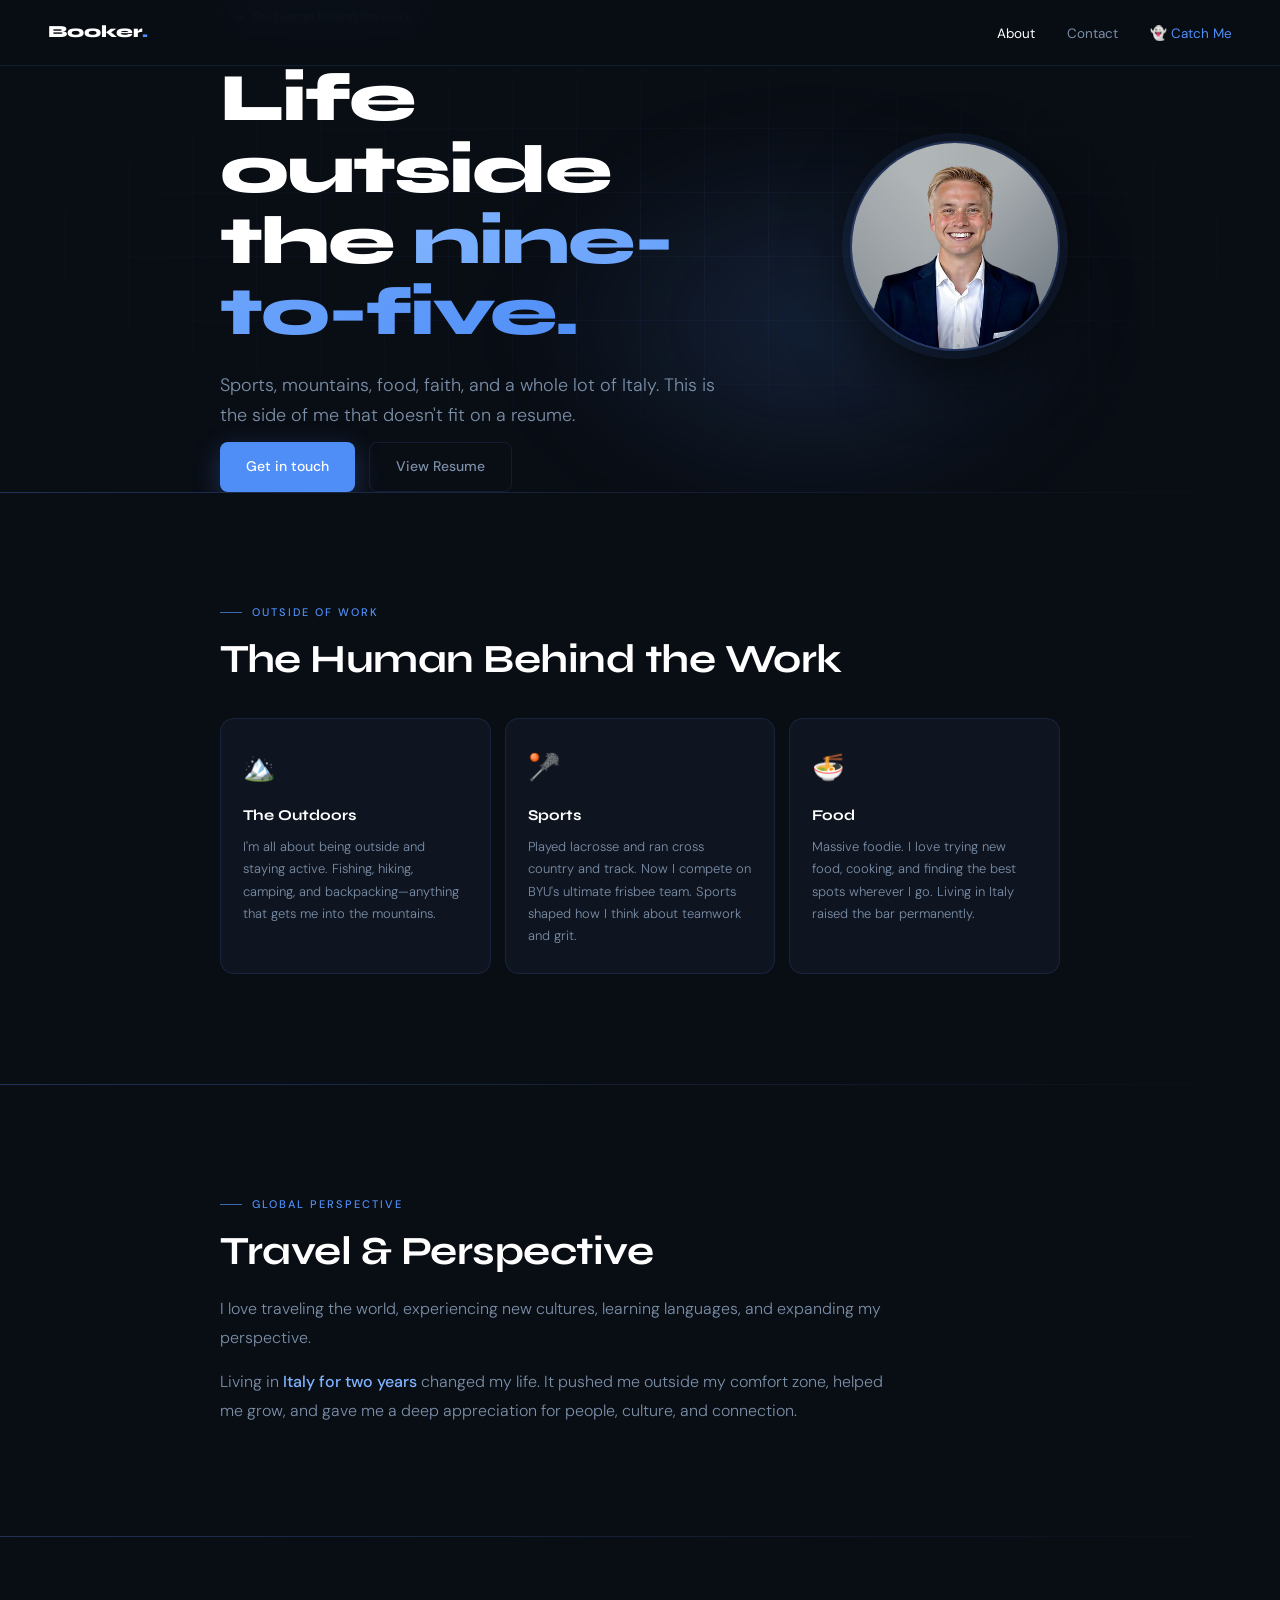
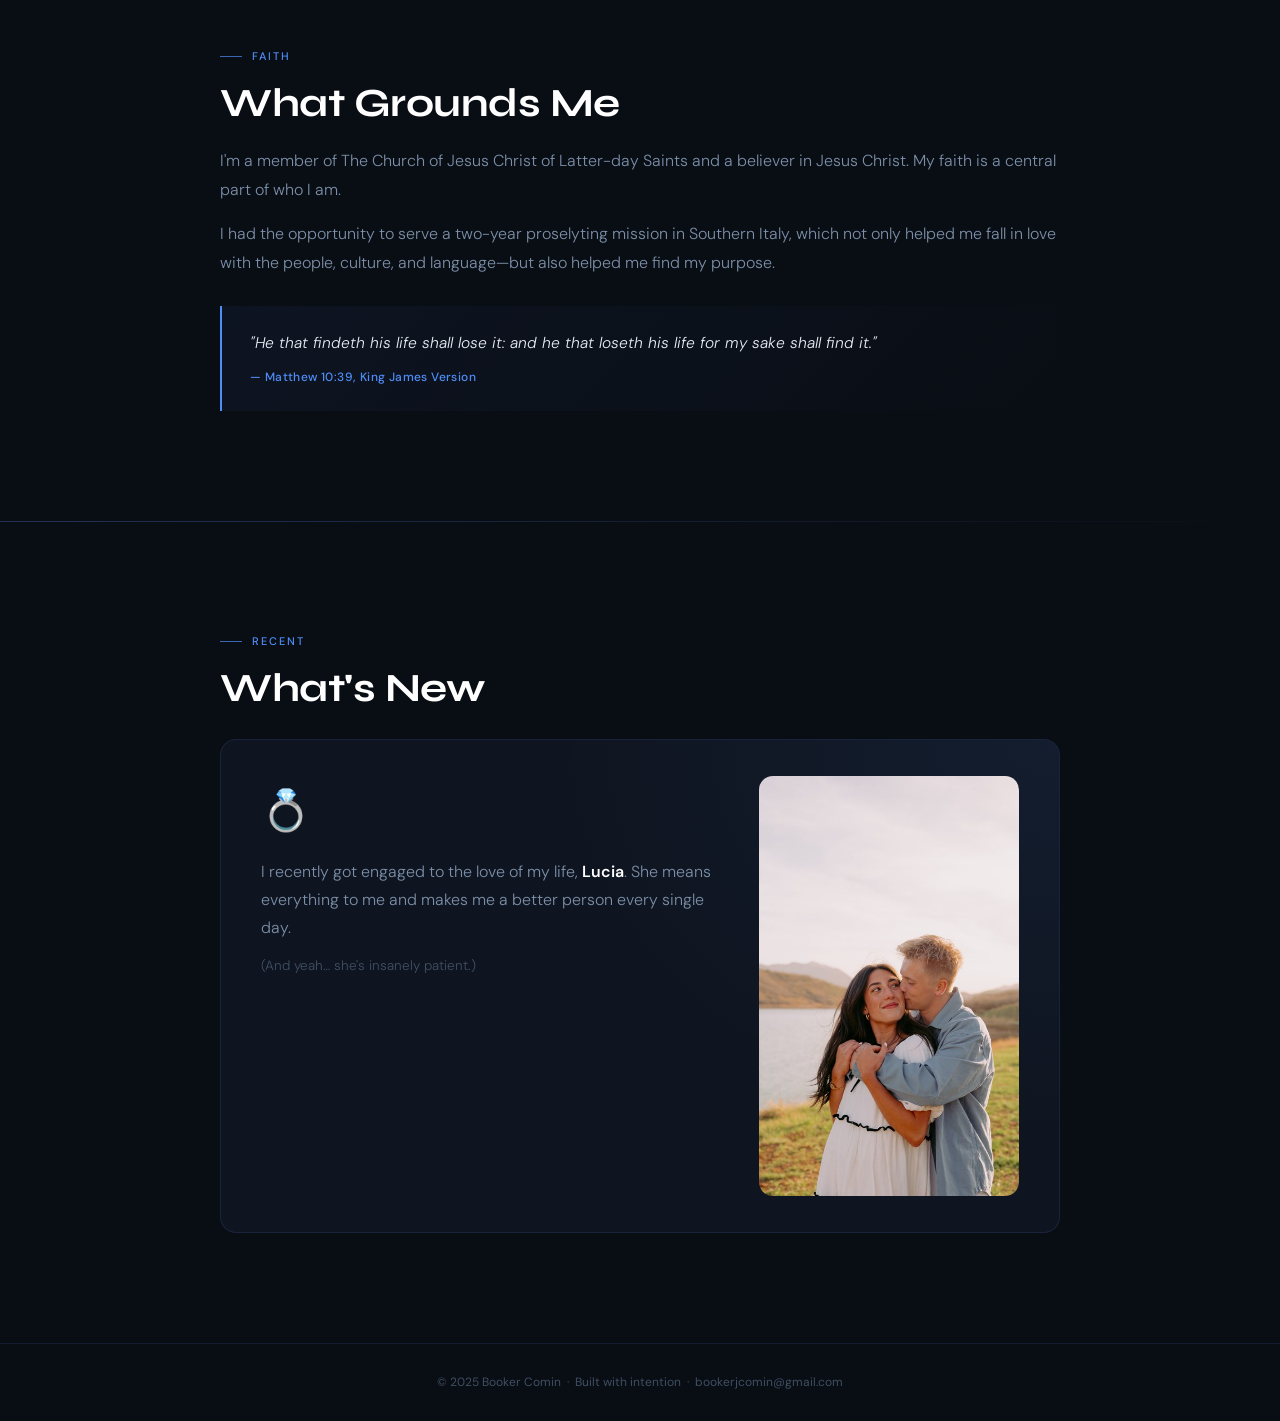
==== about.html @ c7e13366 "Update about.html updated the styling code so that it actually works" ====
<!DOCTYPE html>
<html lang="en">
<head>
<meta charset="UTF-8" />
<meta name="viewport" content="width=device-width, initial-scale=1.0" />
<title>About — Booker Comin</title>
<link rel="preconnect" href="https://fonts.googleapis.com" />
<link rel="preconnect" href="https://fonts.gstatic.com" crossorigin />
<link rel="stylesheet" href="style.css" />
</head>
<body>

<nav>
  <a href="index.html" class="nav-logo">Booker<span>.</span></a>
  <ul class="nav-links">
    <li><a href="about.html" class="active">About</a></li>
    <li><a href="contact.html">Contact</a></li>
    <li><a href="game.html" class="game-link">👻 Catch Me</a></li>
  </ul>
</nav>

<!-- HERO MINI — just photo + name, no work copy -->
<section id="hero" style="min-height:50vh;">
  <div class="hero-inner">
    <div class="hero-content">
      <div class="hero-badge reveal"><span class="dot"></span>The human behind the work</div>
      <h1 class="hero-headline reveal d1">Life outside<br/>the <span class="accent">nine-to-five.</span></h1>
      <p class="hero-sub reveal d2">Sports, mountains, food, faith, and a whole lot of Italy. This is the side of me that doesn't fit on a resume.</p>
      <div class="hero-cta reveal d3">
        <a href="contact.html" class="btn btn-primary">Get in touch</a>
        <a href="index.html" class="btn btn-ghost">View Resume</a>
      </div>
    </div>
    <div class="hero-photo reveal d2">
      <img src="[data-uri]" alt="Booker Comin" />
    </div>
  </div>
</section>

<div class="divider"></div>

<!-- PERSONAL -->
<section id="personal">
  <div class="container">
    <div class="label reveal">Outside of Work</div>
    <h2 class="section-title reveal d1">The Human Behind the Work</h2>
    <div class="personal-grid">
      <div class="personal-card reveal d1"><span class="emoji">🏔️</span><h3>The Outdoors</h3><p>I'm all about being outside and staying active. Fishing, hiking, camping, and backpacking—anything that gets me into the mountains.</p></div>
      <div class="personal-card reveal d2"><span class="emoji">🥍</span><h3>Sports</h3><p>Played lacrosse and ran cross country and track. Now I compete on BYU's ultimate frisbee team. Sports shaped how I think about teamwork and grit.</p></div>
      <div class="personal-card reveal d3"><span class="emoji">🍜</span><h3>Food</h3><p>Massive foodie. I love trying new food, cooking, and finding the best spots wherever I go. Living in Italy raised the bar permanently.</p></div>
    </div>
  </div>
</section>

<div class="divider"></div>

<!-- TRAVEL -->
<section id="travel">
  <div class="container">
    <div class="label reveal">Global Perspective</div>
    <h2 class="section-title reveal d1">Travel &amp; Perspective</h2>
    <div class="travel-text reveal d2">
      <p>I love traveling the world, experiencing new cultures, learning languages, and expanding my perspective.</p>
      <p>Living in <span class="hi">Italy for two years</span> changed my life. It pushed me outside my comfort zone, helped me grow, and gave me a deep appreciation for people, culture, and connection.</p>
    </div>
  </div>
</section>

<div class="divider"></div>

<!-- FAITH -->
<section id="faith">
  <div class="container">
    <div class="label reveal">Faith</div>
    <h2 class="section-title reveal d1">What Grounds Me</h2>
    <div class="faith-text reveal d2">
      <p>I'm a member of The Church of Jesus Christ of Latter-day Saints and a believer in Jesus Christ. My faith is a central part of who I am.</p>
      <p>I had the opportunity to serve a two-year proselyting mission in Southern Italy, which not only helped me fall in love with the people, culture, and language—but also helped me find my purpose.</p>
    </div>
    <div class="scripture-block reveal d3">
      <blockquote>"He that findeth his life shall lose it: and he that loseth his life for my sake shall find it."</blockquote>
      <cite>— Matthew 10:39, King James Version</cite>
    </div>
  </div>
</section>

<div class="divider"></div>

<!-- RECENT -->
<section id="recent">
  <div class="container">
    <div class="label reveal">Recent</div>
    <h2 class="section-title reveal d1">What's New</h2>
    <div class="recent-card reveal d2">
      <div class="recent-text">
        <span class="big-emoji">💍</span>
        <p>I recently got engaged to the love of my life, <strong>Lucia</strong>. She means everything to me and makes me a better person every single day.</p>
        <p style="margin-top:12px;font-size:13.5px;color:var(--text-dim)">(And yeah… she's insanely patient.)</p>
      </div>
      <div class="couple-photo">
        <img src="[data-uri]" alt="Booker and Lucia" />
      </div>
    </div>
  </div>
</section>

<footer>
  <p>© 2025 Booker Comin &nbsp;·&nbsp; Built with intention &nbsp;·&nbsp; <a href="mailto:bookerjcomin@gmail.com">bookerjcomin@gmail.com</a></p>
</footer>

<script>
  const observer = new IntersectionObserver((entries) => {
    entries.forEach(e => { if (e.isIntersecting) e.target.classList.add('visible'); });
  }, { threshold: 0.08, rootMargin: '0px 0px -20px 0px' });
  document.querySelectorAll('.reveal').forEach(el => observer.observe(el));
  setTimeout(() => {
    document.querySelectorAll('#hero .reveal').forEach((el, i) => {
      setTimeout(() => el.classList.add('visible'), 100 + i * 100);
    });
  }, 50);
</script>
</body>
</html>
---- style.css ----
/* ============================================================
   Booker Comin — Shared Stylesheet
   Used by: index.html, about.html, contact.html
   ============================================================ */

/* ── FONTS ── */
@import url('https://fonts.googleapis.com/css2?family=Syne:wght@400;600;700;800&family=DM+Sans:opsz,wght@9..40,300;9..40,400;9..40,500&display=swap');

/* ── TOKENS ── */
:root {
  --bg:           #090d14;
  --surface:      #0f1520;
  --surface-2:    #141c2b;
  --border:       rgba(99,140,255,0.12);
  --border-bright:rgba(99,140,255,0.28);
  --blue:         #4f8ef7;
  --blue-bright:  #7fb3ff;
  --text:         #e8edf5;
  --text-muted:   #7b8fa8;
  --text-dim:     #3f4f63;
  --white:        #ffffff;
}

/* ── RESET ── */
*, *::before, *::after { box-sizing: border-box; margin: 0; padding: 0; }
html { scroll-behavior: smooth; }
body {
  background: var(--bg);
  color: var(--text);
  font-family: 'DM Sans', sans-serif;
  font-size: 16px;
  line-height: 1.7;
  overflow-x: hidden;
}

/* ── NAV ── */
nav {
  position: fixed; top: 0; left: 0; right: 0; z-index: 100;
  display: flex; align-items: center; justify-content: space-between;
  padding: 18px 48px;
  background: rgba(9,13,20,0.88);
  backdrop-filter: blur(20px);
  border-bottom: 1px solid var(--border);
}
.nav-logo {
  font-family: 'Syne', sans-serif; font-weight: 800; font-size: 17px;
  color: var(--white); text-decoration: none;
}
.nav-logo span { color: var(--blue); }
.nav-links { display: flex; gap: 32px; list-style: none; }
.nav-links a {
  font-size: 13.5px; color: var(--text-muted);
  text-decoration: none; transition: color 0.2s;
}
.nav-links a:hover,
.nav-links a.active { color: var(--white); }
/* game link gets a fun accent */
.nav-links a.game-link { color: var(--blue); }
.nav-links a.game-link:hover { color: var(--blue-bright); }

/* ── LAYOUT ── */
section { padding: 110px 0; }
.container { max-width: 920px; margin: 0 auto; padding: 0 40px; }
.divider { height: 1px; background: linear-gradient(90deg, var(--border-bright), transparent); }

/* ── REVEAL ANIMATION ── */
.reveal {
  opacity: 0; transform: translateY(22px);
  transition: opacity 0.7s cubic-bezier(0.16,1,0.3,1), transform 0.7s cubic-bezier(0.16,1,0.3,1);
}
.reveal.visible { opacity: 1; transform: none; }
.d1 { transition-delay: 0.1s; }
.d2 { transition-delay: 0.2s; }
.d3 { transition-delay: 0.3s; }
.d4 { transition-delay: 0.4s; }

/* ── SECTION LABELS ── */
.label {
  font-size: 11px; font-weight: 500; letter-spacing: 2px;
  text-transform: uppercase; color: var(--blue);
  margin-bottom: 14px; display: flex; align-items: center; gap: 10px;
}
.label::before {
  content: ''; display: block; width: 22px; height: 1px;
  background: var(--blue); opacity: 0.7;
}
.section-title {
  font-family: 'Syne', sans-serif;
  font-size: clamp(26px,4vw,40px);
  font-weight: 700; color: var(--white);
  line-height: 1.15; letter-spacing: -0.5px; margin-bottom: 20px;
}

/* ── HERO ── */
#hero {
  min-height: 100vh; display: flex; align-items: center;
  padding: 0; position: relative; overflow: hidden;
}
#hero::before {
  content: ''; position: absolute; inset: 0;
  background-image:
    linear-gradient(rgba(79,142,247,0.05) 1px, transparent 1px),
    linear-gradient(90deg, rgba(79,142,247,0.05) 1px, transparent 1px);
  background-size: 64px 64px;
  mask-image: radial-gradient(ellipse 80% 60% at 50% 50%, black 20%, transparent 80%);
}
#hero::after {
  content: ''; position: absolute; top: 25%; left: 40%;
  width: 600px; height: 400px;
  background: radial-gradient(ellipse, rgba(79,142,247,0.16) 0%, transparent 70%);
  filter: blur(40px); pointer-events: none;
}
.hero-inner {
  position: relative; z-index: 1;
  max-width: 920px; margin: 0 auto; padding: 0 40px;
  display: flex; align-items: center; gap: 64px;
}
.hero-content { flex: 1; }
.hero-photo {
  flex-shrink: 0; width: 210px; height: 210px;
  border-radius: 50%; overflow: hidden;
  border: 2px solid var(--border-bright);
  box-shadow: 0 0 0 8px rgba(79,142,247,0.08), 0 24px 64px rgba(0,0,0,0.6);
}
.hero-photo img { width: 100%; height: 100%; object-fit: cover; object-position: center top; display: block; }
.hero-badge {
  display: inline-flex; align-items: center; gap: 8px;
  background: rgba(79,142,247,0.1);
  border: 1px solid rgba(79,142,247,0.25);
  border-radius: 999px; padding: 6px 16px;
  font-size: 12.5px; color: var(--blue-bright); margin-bottom: 28px; font-weight: 500;
}
.hero-badge .dot {
  width: 6px; height: 6px; background: var(--blue); border-radius: 50%;
  animation: pulse 2s infinite;
}
@keyframes pulse { 0%,100%{opacity:1;transform:scale(1)} 50%{opacity:0.5;transform:scale(0.85)} }
.hero-headline {
  font-family: 'Syne', sans-serif;
  font-size: clamp(34px,5.5vw,68px);
  font-weight: 800; line-height: 1.05;
  letter-spacing: -2px; color: var(--white); margin-bottom: 22px;
}
.hero-headline .accent {
  background: linear-gradient(135deg, var(--blue-bright), var(--blue));
  -webkit-background-clip: text; -webkit-text-fill-color: transparent; background-clip: text;
}
.hero-sub {
  font-size: clamp(15px,1.8vw,18px); color: var(--text-muted);
  max-width: 520px; line-height: 1.65; margin-bottom: 12px; font-weight: 300;
}
.hero-meta { font-size: 13px; color: var(--text-dim); margin-bottom: 40px; }
.hero-meta strong { color: var(--text-muted); font-weight: 500; }
.hero-cta { display: flex; gap: 14px; flex-wrap: wrap; }
.btn {
  display: inline-flex; align-items: center; gap: 8px;
  padding: 12px 26px; border-radius: 8px; font-size: 14px; font-weight: 500;
  text-decoration: none; transition: all 0.2s cubic-bezier(0.16,1,0.3,1);
  border: none; font-family: 'DM Sans', sans-serif; cursor: pointer;
}
.btn-primary {
  background: var(--blue); color: var(--white);
  box-shadow: 0 8px 28px rgba(79,142,247,0.3);
}
.btn-primary:hover {
  background: var(--blue-bright); transform: translateY(-2px);
  box-shadow: 0 12px 36px rgba(79,142,247,0.45);
}
.btn-ghost {
  background: transparent; color: var(--text-muted);
  border: 1px solid var(--border);
}
.btn-ghost:hover {
  color: var(--white); border-color: var(--border-bright);
  background: rgba(79,142,247,0.06); transform: translateY(-2px);
}
.scroll-hint {
  position: absolute; bottom: 36px; left: 50%; transform: translateX(-50%);
  display: flex; flex-direction: column; align-items: center; gap: 8px;
  color: var(--text-dim); font-size: 10.5px; letter-spacing: 1.5px; text-transform: uppercase;
}
.scroll-hint .line {
  width: 1px; height: 36px;
  background: linear-gradient(to bottom, var(--text-dim), transparent);
  animation: scrollLine 2s infinite;
}
@keyframes scrollLine {
  0%{opacity:0;transform:scaleY(0) translateY(-8px)}
  30%{opacity:1}
  100%{opacity:0;transform:scaleY(1) translateY(8px)}
}

/* ── ABOUT TEXT ── */
.about-text { color: var(--text-muted); font-size: 16px; line-height: 1.85; font-weight: 300; }
.about-text p + p { margin-top: 14px; }
.stat-row { display: flex; gap: 36px; margin-top: 40px; flex-wrap: wrap; }
.stat-num { font-family: 'Syne', sans-serif; font-size: 34px; font-weight: 800; color: var(--white); letter-spacing: -1px; line-height: 1; }
.stat-num span { color: var(--blue); }
.stat-label { font-size: 12px; color: var(--text-dim); margin-top: 5px; }

/* ── SKILLS ── */
.skills-grid { display: grid; grid-template-columns: repeat(auto-fit, minmax(220px,1fr)); gap: 14px; margin-top: 36px; }
.skill-card {
  background: var(--surface); border: 1px solid var(--border);
  border-radius: 12px; padding: 22px 24px;
  transition: all 0.25s cubic-bezier(0.16,1,0.3,1);
  position: relative; overflow: hidden;
}
.skill-card::before {
  content:''; position:absolute; top:0; left:0; right:0; height:2px;
  background:linear-gradient(90deg,var(--blue),transparent); opacity:0; transition:opacity 0.25s;
}
.skill-card:hover { border-color: var(--border-bright); background: var(--surface-2); transform: translateY(-3px); box-shadow: 0 14px 40px rgba(0,0,0,0.4); }
.skill-card:hover::before { opacity: 1; }
.skill-icon { font-size: 20px; margin-bottom: 12px; }
.skill-name { font-family: 'Syne', sans-serif; font-size: 14.5px; font-weight: 700; color: var(--white); }

/* ── EXPERIENCE ── */
.exp-list { margin-top: 36px; }
.exp-item { display: grid; grid-template-columns: 160px 1fr; gap: 28px; padding: 28px 0; border-bottom: 1px solid var(--border); }
.exp-item:first-child { padding-top: 0; }
.exp-item:last-child { border-bottom: none; }
.exp-company { font-size: 12px; font-weight: 500; color: var(--blue); letter-spacing: 0.5px; margin-bottom: 4px; }
.exp-role { font-family: 'Syne', sans-serif; font-size: 15px; font-weight: 700; color: var(--white); margin-bottom: 8px; }
.exp-desc { font-size: 14px; color: var(--text-muted); line-height: 1.7; font-weight: 300; }
.exp-tag { display: inline-flex; align-items: center; background: rgba(79,142,247,0.08); border: 1px solid rgba(79,142,247,0.18); color: var(--blue); font-size: 10.5px; padding: 3px 10px; border-radius: 999px; font-weight: 500; }

/* ── PERSONAL ── */
.personal-grid { display: grid; grid-template-columns: repeat(3,1fr); gap: 14px; margin-top: 36px; }
.personal-card { background: var(--surface); border: 1px solid var(--border); border-radius: 14px; padding: 26px 22px; transition: all 0.25s cubic-bezier(0.16,1,0.3,1); }
.personal-card:hover { border-color: var(--border-bright); transform: translateY(-4px); box-shadow: 0 20px 56px rgba(0,0,0,0.5); }
.personal-card .emoji { font-size: 26px; margin-bottom: 14px; display: block; }
.personal-card h3 { font-family: 'Syne', sans-serif; font-size: 15px; font-weight: 700; color: var(--white); margin-bottom: 8px; }
.personal-card p { font-size: 13px; color: var(--text-muted); line-height: 1.7; font-weight: 300; }

/* ── TRAVEL ── */
.travel-text { color: var(--text-muted); font-size: 16px; line-height: 1.85; font-weight: 300; max-width: 680px; }
.travel-text p + p { margin-top: 14px; }
.travel-text .hi { color: var(--blue-bright); font-weight: 500; }

/* ── FAITH ── */
.faith-text { color: var(--text-muted); font-size: 16px; line-height: 1.85; font-weight: 300; }
.faith-text p + p { margin-top: 14px; }
.scripture-block { margin-top: 28px; padding: 24px 28px; border-left: 2px solid var(--blue); background: linear-gradient(135deg, rgba(79,142,247,0.06), transparent); border-radius: 0 12px 12px 0; }
.scripture-block blockquote { font-size: 15.5px; font-style: italic; color: var(--text); line-height: 1.75; font-weight: 300; }
.scripture-block cite { display: block; margin-top: 10px; font-size: 12px; color: var(--blue); font-style: normal; font-weight: 500; letter-spacing: 0.4px; }

/* ── RECENT ── */
.recent-card { margin-top: 28px; padding: 36px 40px; background: var(--surface); border: 1px solid var(--border); border-radius: 16px; position: relative; overflow: hidden; display: flex; gap: 40px; align-items: flex-start; }
.recent-card::before { content:''; position:absolute; inset:0; background:radial-gradient(ellipse 60% 80% at 100% 0%, rgba(79,142,247,0.07), transparent); pointer-events:none; }
.recent-text { flex: 1; position: relative; z-index: 1; }
.recent-card .big-emoji { font-size: 40px; margin-bottom: 14px; display: block; }
.recent-card p { font-size: 16px; color: var(--text-muted); line-height: 1.75; font-weight: 300; }
.recent-card p strong { color: var(--white); font-weight: 600; }
.couple-photo { flex-shrink: 0; width: 260px; border-radius: 14px; overflow: hidden; position: relative; z-index: 1; }
.couple-photo img { width: 100%; height: 420px; object-fit: cover; object-position: center top; display: block; transition: transform 0.5s cubic-bezier(0.16,1,0.3,1); }
.couple-photo:hover img { transform: scale(1.04); }

/* ── CONTACT ── */
.contact-sub { font-size: 16px; color: var(--text-muted); margin-top: 14px; margin-bottom: 36px; font-weight: 300; }
.contact-btns { display: flex; gap: 12px; flex-wrap: wrap; }
.btn-contact {
  display: inline-flex; align-items: center; gap: 9px;
  padding: 12px 26px; border-radius: 10px; font-size: 14px; font-weight: 500;
  text-decoration: none; transition: all 0.25s cubic-bezier(0.16,1,0.3,1);
  font-family: 'DM Sans', sans-serif; border: 1px solid var(--border);
  color: var(--text-muted); background: var(--surface);
}
.btn-contact:hover { color: var(--white); border-color: var(--border-bright); background: var(--surface-2); transform: translateY(-3px); box-shadow: 0 12px 32px rgba(0,0,0,0.4); }
.btn-contact.primary { background: var(--blue); border-color: var(--blue); color: var(--white); box-shadow: 0 6px 24px rgba(79,142,247,0.3); }
.btn-contact.primary:hover { background: var(--blue-bright); border-color: var(--blue-bright); box-shadow: 0 12px 36px rgba(79,142,247,0.5); }

/* ── FOOTER ── */
footer { padding: 28px 40px; text-align: center; font-size: 12px; color: var(--text-dim); border-top: 1px solid var(--border); }
footer a { color: var(--text-dim); text-decoration: none; }
footer a:hover { color: var(--blue); }

/* ── RESPONSIVE ── */
@media (max-width: 768px) {
  nav { padding: 16px 24px; }
  .nav-links { display: none; }
  section { padding: 72px 0; }
  .container { padding: 0 22px; }
  .hero-inner { flex-direction: column-reverse; gap: 24px; padding: 90px 22px 40px; align-items: flex-start; }
  .hero-photo { width: 100px; height: 100px; }
  .hero-headline { letter-spacing: -1.5px; }
  .exp-item { grid-template-columns: 1fr; gap: 10px; }
  .personal-grid { grid-template-columns: 1fr; }
  .skills-grid { grid-template-columns: 1fr; }
  .recent-card { flex-direction: column; gap: 24px; padding: 26px 22px; }
  .couple-photo { width: 100%; }
  .couple-photo img { height: 240px; }
  .stat-row { gap: 22px; }
}
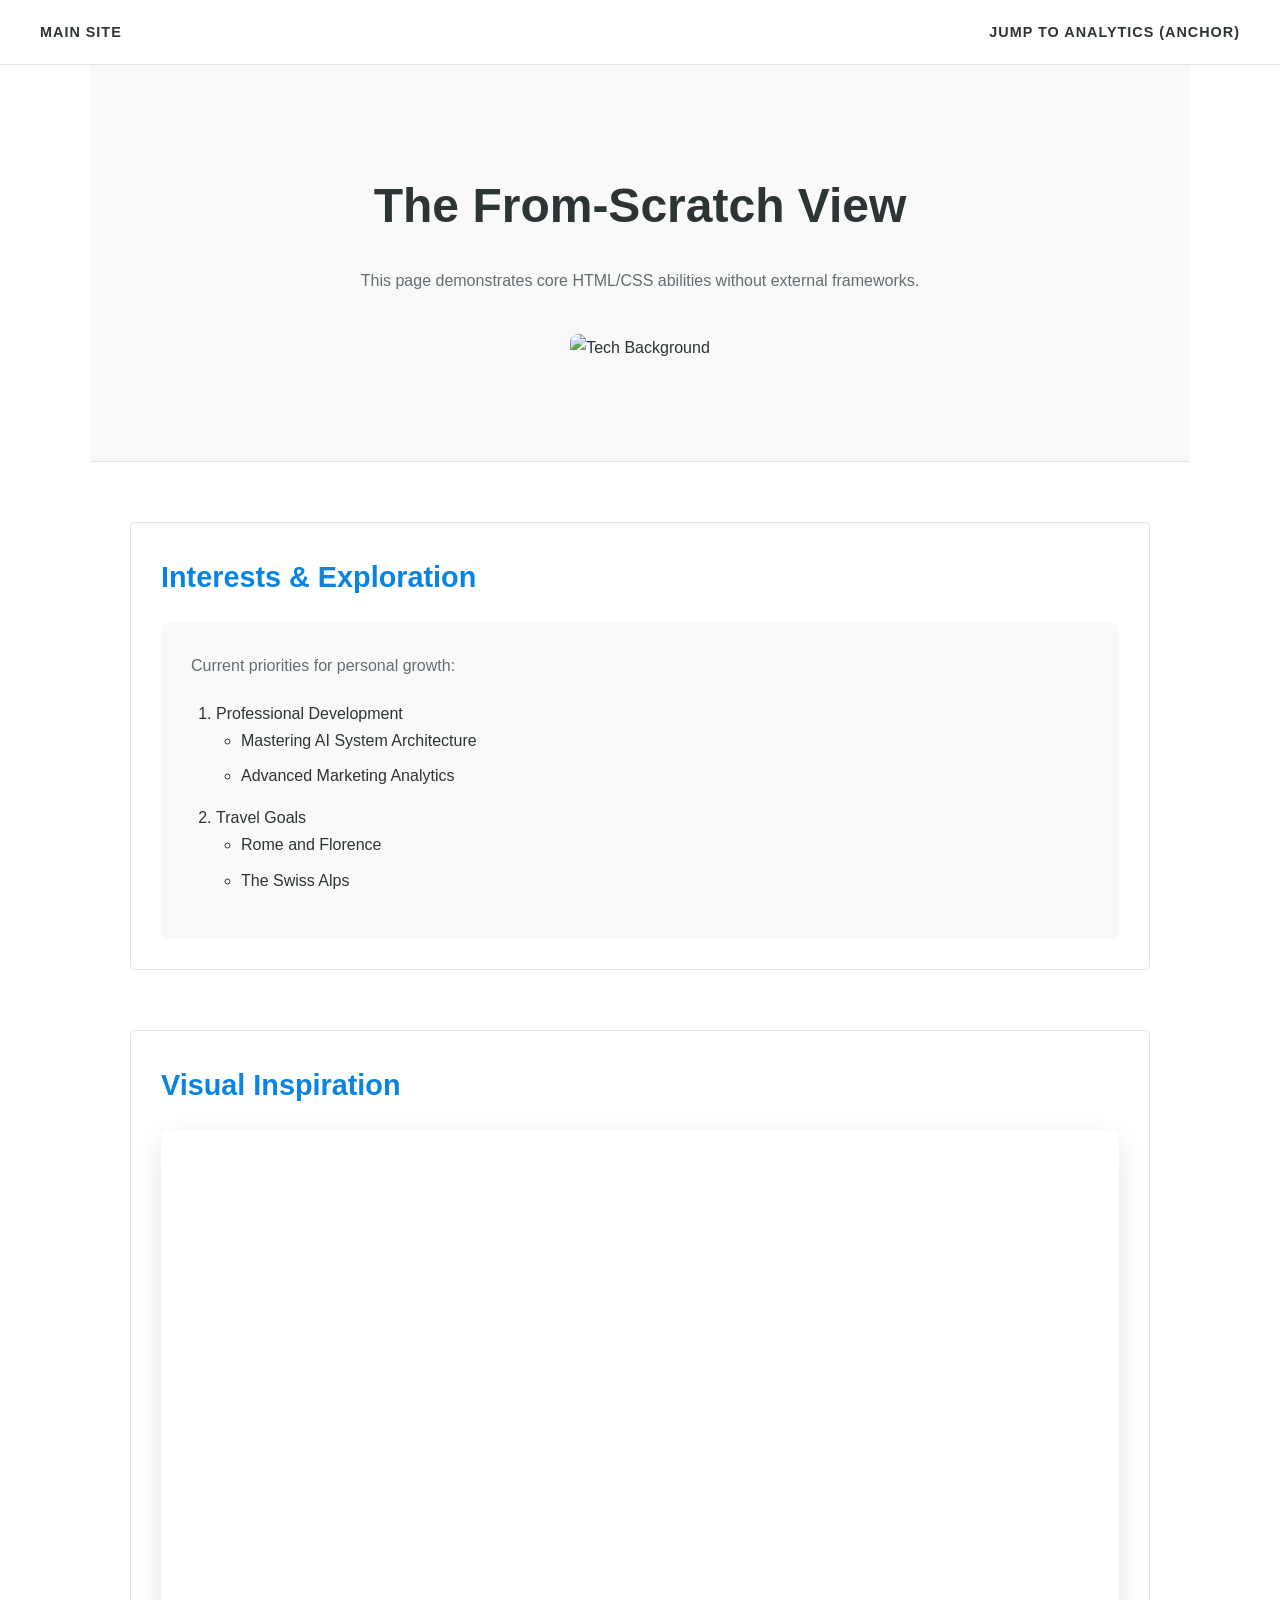
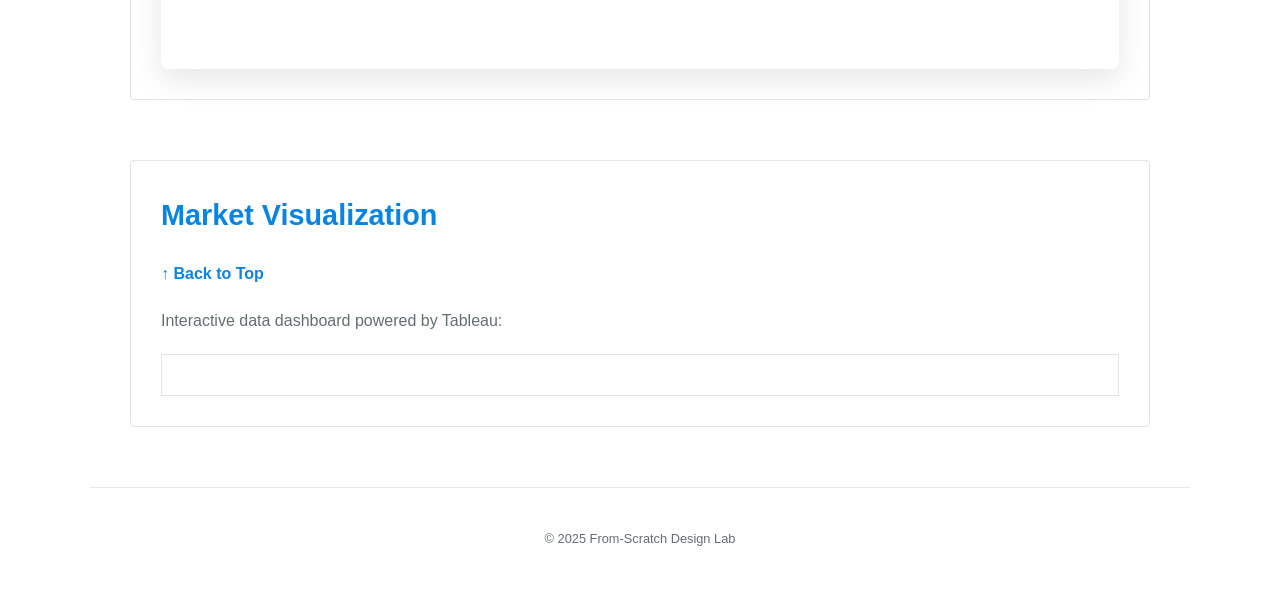
==== commit 1f1a8127: "Add files via upload" ====
--- a/about.html
+++ b/about.html
@@ -1,123 +1,222 @@
 <!DOCTYPE html>
 <html lang="en">
 <head>
-<meta charset="UTF-8" />
-<meta name="viewport" content="width=device-width, initial-scale=1.0" />
-<title>About — Booker Comin</title>
-<link rel="preconnect" href="https://fonts.googleapis.com" />
-<link rel="preconnect" href="https://fonts.gstatic.com" crossorigin />
-<link rel="stylesheet" href="style.css" />
+    <meta charset="UTF-8">
+    <meta name="viewport" content="width=device-width, initial-scale=1.0">
+    <title>About | Booker Comin</title>
+    <!-- We are not using the professional style.css here as this is the 'from-scratch' page -->
+    <style>
+        /* ── RESET & BASE ── */
+        * { box-sizing: border-box; margin: 0; padding: 0; }
+        
+        :root {
+            --primary: #2d3436;
+            --accent: #0984e3;
+            --bg: #ffffff;
+            --secondary-bg: #f9f9f9;
+            --text-main: #2d3436;
+            --text-light: #636e72;
+            --border: #dfe6e9;
+        }
+
+        body {
+            background-color: var(--bg);
+            color: var(--text-main);
+            font-family: 'Helvetica Neue', Arial, sans-serif;
+            line-height: 1.7;
+            scroll-behavior: smooth;
+        }
+
+        /* ── POSITIONING DIVS (Requirement: 3+ Divs) ── */
+        .page-container {
+            width: 100%;
+            max-width: 1100px;
+            margin: 0 auto;
+        }
+
+        .hero-section {
+            padding: 100px 40px;
+            background: var(--secondary-bg);
+            border-bottom: 1px solid var(--border);
+            text-align: center;
+        }
+
+        .main-content {
+            padding: 60px 40px;
+            display: grid;
+            grid-template-columns: 1fr;
+            gap: 60px;
+        }
+
+        .content-block {
+            padding: 30px;
+            border: 1px solid var(--border);
+            border-radius: 4px;
+        }
+
+        /* ── NAVIGATION ── */
+        nav {
+            padding: 20px 40px;
+            display: flex;
+            justify-content: space-between;
+            align-items: center;
+            border-bottom: 1px solid var(--border);
+        }
+
+        nav a {
+            text-decoration: none;
+            color: var(--text-main);
+            font-weight: 600;
+            font-size: 0.9rem;
+            text-transform: uppercase;
+            letter-spacing: 1px;
+        }
+
+        nav a:hover { color: var(--accent); }
+
+        /* ── TYPOGRAPHY ── */
+        h1 { font-size: 3rem; margin-bottom: 20px; color: var(--primary); }
+        h2 { font-size: 1.8rem; margin-bottom: 20px; color: var(--accent); }
+        p { margin-bottom: 20px; color: var(--text-light); }
+
+        /* ── COMPONENTS ── */
+        .video-wrapper {
+            position: relative;
+            padding-bottom: 56.25%; /* 16:9 */
+            height: 0;
+            overflow: hidden;
+            border-radius: 8px;
+            box-shadow: 0 10px 30px rgba(0,0,0,0.1);
+        }
+        .video-wrapper iframe {
+            position: absolute; top: 0; left: 0; width: 100%; height: 100%;
+        }
+
+        .list-container {
+            background: var(--secondary-bg);
+            padding: 30px;
+            border-radius: 8px;
+        }
+
+        ul, ol { margin-left: 25px; margin-bottom: 15px; }
+        li { margin-bottom: 8px; }
+
+        .anchor-link {
+            color: var(--accent);
+            text-decoration: none;
+            font-weight: bold;
+            display: inline-block;
+            margin-bottom: 20px;
+        }
+
+        /* ── TABLEAU CONTAINER ── */
+        #tableau-viz-container {
+            width: 100%;
+            overflow: hidden;
+            background: white;
+            padding: 20px;
+            border: 1px solid var(--border);
+        }
+
+        footer {
+            text-align: center;
+            padding: 40px;
+            font-size: 0.8rem;
+            color: var(--text-light);
+            border-top: 1px solid var(--border);
+        }
+    </style>
 </head>
-<body>
-
-<nav>
-  <a href="index.html" class="nav-logo">Booker<span>.</span></a>
-  <ul class="nav-links">
-    <li><a href="about.html" class="active">About</a></li>
-    <li><a href="contact.html">Contact</a></li>
-    <li><a href="game.html" class="game-link">👻 Catch Me</a></li>
-  </ul>
-</nav>
-
-<!-- HERO MINI — just photo + name, no work copy -->
-<section id="hero" style="min-height:50vh;">
-  <div class="hero-inner">
-    <div class="hero-content">
-      <div class="hero-badge reveal"><span class="dot"></span>The human behind the work</div>
-      <h1 class="hero-headline reveal d1">Life outside<br/>the <span class="accent">nine-to-five.</span></h1>
-      <p class="hero-sub reveal d2">Sports, mountains, food, faith, and a whole lot of Italy. This is the side of me that doesn't fit on a resume.</p>
-      <div class="hero-cta reveal d3">
-        <a href="contact.html" class="btn btn-primary">Get in touch</a>
-        <a href="index.html" class="btn btn-ghost">View Resume</a>
-      </div>
+<body id="top">
+
+    <nav>
+        <a href="index.html">Main Site</a>
+        <a href="#data-viz">Jump to Analytics (Anchor)</a>
+    </nav>
+
+    <div class="page-container">
+        
+        <!-- Header Section -->
+        <header class="hero-section">
+            <h1>The From-Scratch View</h1>
+            <p>This page demonstrates core HTML/CSS abilities without external frameworks.</p>
+            <!-- Custom Image Requirement (Not from theme) -->
+            <img src="https://images.unsplash.com/photo-1516321318423-f06f85e504b3?auto=format&fit=crop&q=80&w=800" alt="Tech Background" style="max-width: 100%; border-radius: 8px; margin-top: 20px;">
+        </header>
+
+        <div class="main-content">
+            
+            <!-- Section: Nested Lists (Requirement 1) -->
+            <div class="content-block">
+                <h2>Interests & Exploration</h2>
+                <div class="list-container">
+                    <p>Current priorities for personal growth:</p>
+                    <ol>
+                        <li>Professional Development
+                            <ul>
+                                <li>Mastering AI System Architecture</li>
+                                <li>Advanced Marketing Analytics</li>
+                            </ul>
+                        </li>
+                        <li>Travel Goals
+                            <ul>
+                                <li>Rome and Florence</li>
+                                <li>The Swiss Alps</li>
+                            </ul>
+                        </li>
+                    </ol>
+                </div>
+            </div>
+
+            <!-- Section: Video (Requirement 2) -->
+            <div class="content-block">
+                <h2>Visual Inspiration</h2>
+                <div class="video-wrapper">
+                    <iframe width="560" height="315" src="https://www.youtube.com/embed/1VZZI485y3w?si=AFHF_yQ8sGRDQ_Qz" title="YouTube video player" frameborder="0" allow="accelerometer; autoplay; clipboard-write; encrypted-media; gyroscope; picture-in-picture; web-share" referrerpolicy="strict-origin-when-cross-origin" allowfullscreen></iframe>
+                </div>
+            </div>
+
+            <!-- Section: Tableau (Requirement 3 & 4) -->
+            <div id="data-viz" class="content-block">
+                <h2>Market Visualization</h2>
+                <a href="#top" class="anchor-link">↑ Back to Top</a>
+                <p>Interactive data dashboard powered by Tableau:</p>
+                
+                <div id="tableau-viz-container">
+                    <div class='tableauPlaceholder' id='viz1776380077122' style='position: relative'>
+                        <noscript><a href='#'><img alt='Dashboard 1 ' src='https:&#47;&#47;public.tableau.com&#47;static&#47;images&#47;QN&#47;QNZ84Z2N2&#47;1_rss.png' style='border: none' /></a></noscript>
+                        <object class='tableauViz'  style='display:none;'>
+                            <param name='host_url' value='https%3A%2F%2Fpublic.tableau.com%2F' /> 
+                            <param name='embed_code_version' value='3' /> 
+                            <param name='path' value='shared&#47;QNZ84Z2N2' /> 
+                            <param name='toolbar' value='yes' />
+                            <param name='static_image' value='https:&#47;&#47;public.tableau.com&#47;static&#47;images&#47;QN&#47;QNZ84Z2N2&#47;1.png' /> 
+                            <param name='animate_transition' value='yes' />
+                            <param name='display_static_image' value='yes' />
+                            <param name='display_spinner' value='yes' />
+                            <param name='display_overlay' value='yes' />
+                            <param name='display_count' value='yes' />
+                            <param name='language' value='en-US' />
+                        </object>
+                    </div>                
+                    <script type='text/javascript'>                    
+                        var divElement = document.getElementById('viz1776380077122');                    
+                        var vizElement = divElement.getElementsByTagName('object')[0];                    
+                        if ( divElement.offsetWidth > 800 ) { vizElement.style.width='100%';vizElement.style.height='600px';} 
+                        else if ( divElement.offsetWidth > 500 ) { vizElement.style.width='100%';vizElement.style.height='600px';} 
+                        else { vizElement.style.width='100%';vizElement.style.height='977px';}                     
+                        var scriptElement = document.createElement('script');                    
+                        scriptElement.src = 'https://public.tableau.com/javascripts/api/viz_v1.js';                    
+                        vizElement.parentNode.insertBefore(scriptElement, vizElement);                
+                    </script>
+                </div>
+            </div>
+
+        </div>
+
+        <footer>
+            <p>&copy; 2025 From-Scratch Design Lab</p>
+        </footer>
     </div>
-    <div class="hero-photo reveal d2">
-      <img src="[data-uri]" alt="Booker Comin" />
-    </div>
-  </div>
-</section>
-
-<div class="divider"></div>
-
-<!-- PERSONAL -->
-<section id="personal">
-  <div class="container">
-    <div class="label reveal">Outside of Work</div>
-    <h2 class="section-title reveal d1">The Human Behind the Work</h2>
-    <div class="personal-grid">
-      <div class="personal-card reveal d1"><span class="emoji">🏔️</span><h3>The Outdoors</h3><p>I'm all about being outside and staying active. Fishing, hiking, camping, and backpacking—anything that gets me into the mountains.</p></div>
-      <div class="personal-card reveal d2"><span class="emoji">🥍</span><h3>Sports</h3><p>Played lacrosse and ran cross country and track. Now I compete on BYU's ultimate frisbee team. Sports shaped how I think about teamwork and grit.</p></div>
-      <div class="personal-card reveal d3"><span class="emoji">🍜</span><h3>Food</h3><p>Massive foodie. I love trying new food, cooking, and finding the best spots wherever I go. Living in Italy raised the bar permanently.</p></div>
-    </div>
-  </div>
-</section>
-
-<div class="divider"></div>
-
-<!-- TRAVEL -->
-<section id="travel">
-  <div class="container">
-    <div class="label reveal">Global Perspective</div>
-    <h2 class="section-title reveal d1">Travel &amp; Perspective</h2>
-    <div class="travel-text reveal d2">
-      <p>I love traveling the world, experiencing new cultures, learning languages, and expanding my perspective.</p>
-      <p>Living in <span class="hi">Italy for two years</span> changed my life. It pushed me outside my comfort zone, helped me grow, and gave me a deep appreciation for people, culture, and connection.</p>
-    </div>
-  </div>
-</section>
-
-<div class="divider"></div>
-
-<!-- FAITH -->
-<section id="faith">
-  <div class="container">
-    <div class="label reveal">Faith</div>
-    <h2 class="section-title reveal d1">What Grounds Me</h2>
-    <div class="faith-text reveal d2">
-      <p>I'm a member of The Church of Jesus Christ of Latter-day Saints and a believer in Jesus Christ. My faith is a central part of who I am.</p>
-      <p>I had the opportunity to serve a two-year proselyting mission in Southern Italy, which not only helped me fall in love with the people, culture, and language—but also helped me find my purpose.</p>
-    </div>
-    <div class="scripture-block reveal d3">
-      <blockquote>"He that findeth his life shall lose it: and he that loseth his life for my sake shall find it."</blockquote>
-      <cite>— Matthew 10:39, King James Version</cite>
-    </div>
-  </div>
-</section>
-
-<div class="divider"></div>
-
-<!-- RECENT -->
-<section id="recent">
-  <div class="container">
-    <div class="label reveal">Recent</div>
-    <h2 class="section-title reveal d1">What's New</h2>
-    <div class="recent-card reveal d2">
-      <div class="recent-text">
-        <span class="big-emoji">💍</span>
-        <p>I recently got engaged to the love of my life, <strong>Lucia</strong>. She means everything to me and makes me a better person every single day.</p>
-        <p style="margin-top:12px;font-size:13.5px;color:var(--text-dim)">(And yeah… she's insanely patient.)</p>
-      </div>
-      <div class="couple-photo">
-        <img src="[data-uri]" alt="Booker and Lucia" />
-      </div>
-    </div>
-  </div>
-</section>
-
-<footer>
-  <p>© 2025 Booker Comin &nbsp;·&nbsp; Built with intention &nbsp;·&nbsp; <a href="mailto:bookerjcomin@gmail.com">bookerjcomin@gmail.com</a></p>
-</footer>
-
-<script>
-  const observer = new IntersectionObserver((entries) => {
-    entries.forEach(e => { if (e.isIntersecting) e.target.classList.add('visible'); });
-  }, { threshold: 0.08, rootMargin: '0px 0px -20px 0px' });
-  document.querySelectorAll('.reveal').forEach(el => observer.observe(el));
-  setTimeout(() => {
-    document.querySelectorAll('#hero .reveal').forEach((el, i) => {
-      setTimeout(() => el.classList.add('visible'), 100 + i * 100);
-    });
-  }, 50);
-</script>
 </body>
-</html>
+</html>
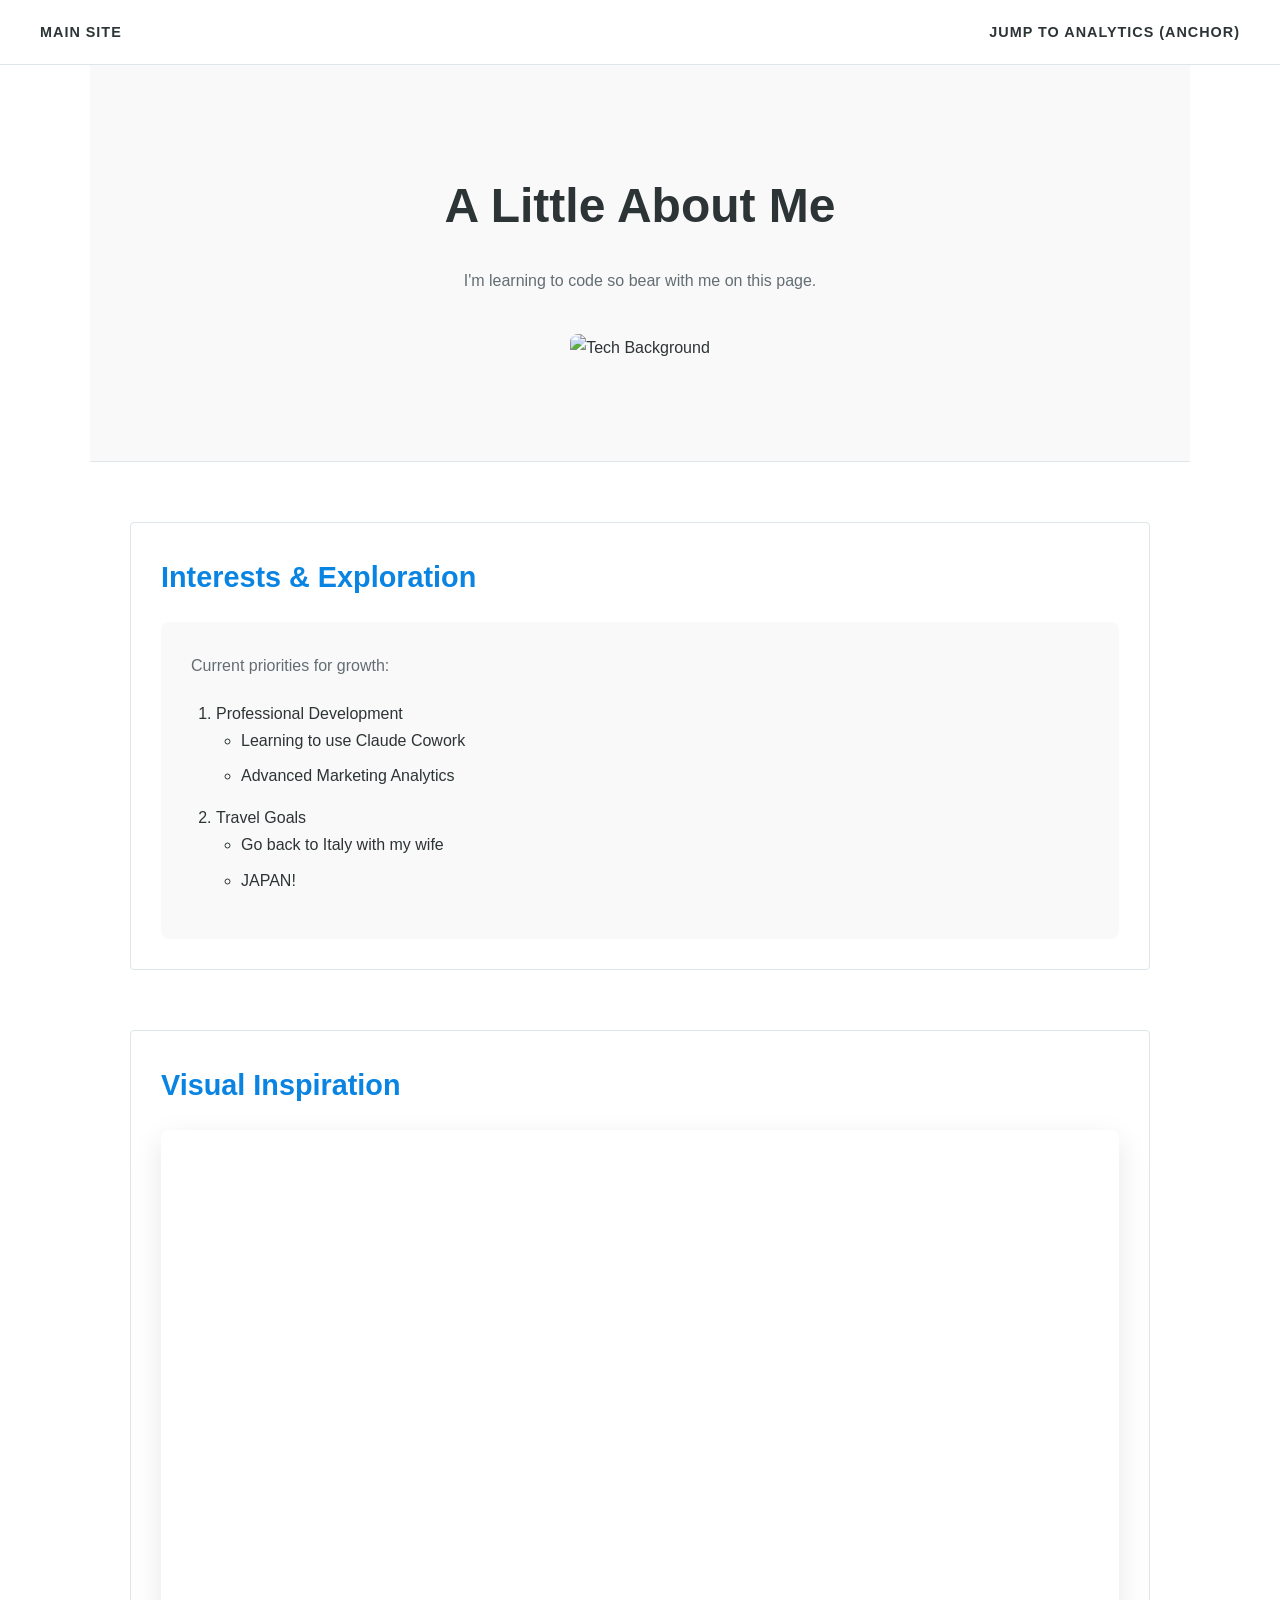
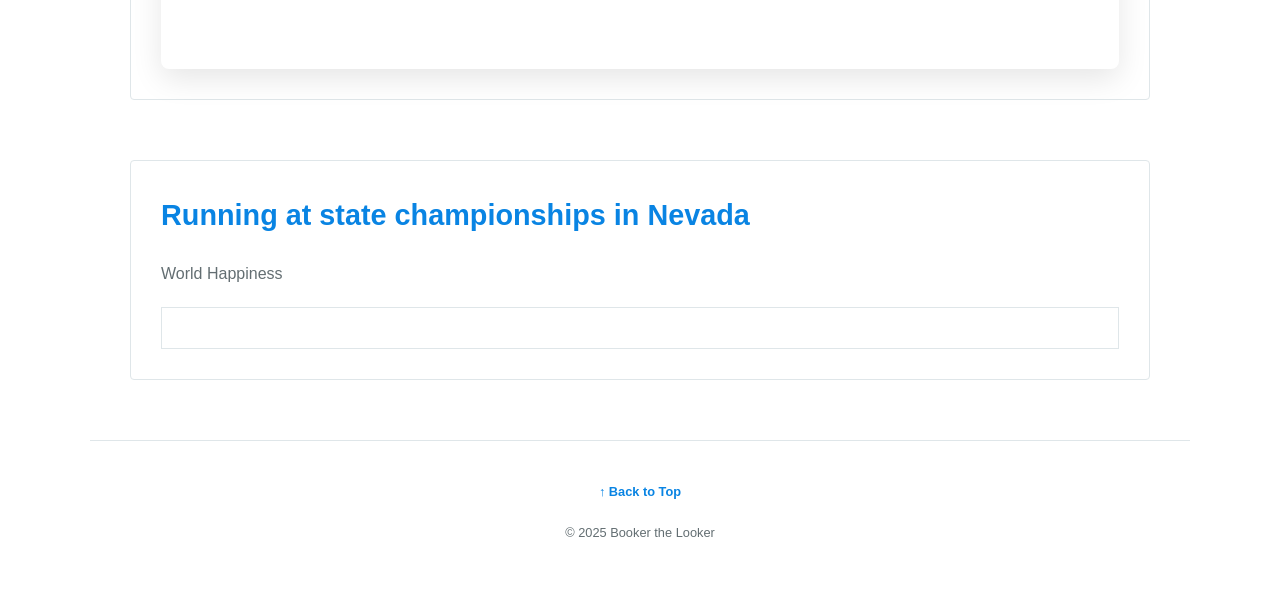
==== commit db56b390: "Update about.html" ====
--- a/about.html
+++ b/about.html
@@ -138,8 +138,8 @@
         
         <!-- Header Section -->
         <header class="hero-section">
-            <h1>The From-Scratch View</h1>
-            <p>This page demonstrates core HTML/CSS abilities without external frameworks.</p>
+            <h1>A Little About Me</h1>
+            <p>I'm learning to code so bear with me on this page.</p>
             <!-- Custom Image Requirement (Not from theme) -->
             <img src="https://images.unsplash.com/photo-1516321318423-f06f85e504b3?auto=format&fit=crop&q=80&w=800" alt="Tech Background" style="max-width: 100%; border-radius: 8px; margin-top: 20px;">
         </header>
@@ -150,18 +150,18 @@
             <div class="content-block">
                 <h2>Interests & Exploration</h2>
                 <div class="list-container">
-                    <p>Current priorities for personal growth:</p>
+                    <p>Current priorities for growth:</p>
                     <ol>
                         <li>Professional Development
                             <ul>
-                                <li>Mastering AI System Architecture</li>
+                                <li>Learning to use Claude Cowork</li>
                                 <li>Advanced Marketing Analytics</li>
                             </ul>
                         </li>
                         <li>Travel Goals
                             <ul>
-                                <li>Rome and Florence</li>
-                                <li>The Swiss Alps</li>
+                                <li>Go back to Italy with my wife</li>
+                                <li>JAPAN!</li>
                             </ul>
                         </li>
                     </ol>
@@ -178,9 +178,8 @@
 
             <!-- Section: Tableau (Requirement 3 & 4) -->
             <div id="data-viz" class="content-block">
-                <h2>Market Visualization</h2>
-                <a href="#top" class="anchor-link">↑ Back to Top</a>
-                <p>Interactive data dashboard powered by Tableau:</p>
+                <h2>Running at state championships in Nevada</h2>
+                <p>World Happiness</p>
                 
                 <div id="tableau-viz-container">
                     <div class='tableauPlaceholder' id='viz1776380077122' style='position: relative'>
@@ -215,8 +214,9 @@
         </div>
 
         <footer>
-            <p>&copy; 2025 From-Scratch Design Lab</p>
+            <a href="#top" class="anchor-link">↑ Back to Top</a>
+            <p>&copy; 2025 Booker the Looker</p>
         </footer>
     </div>
 </body>
-</html>+</html>
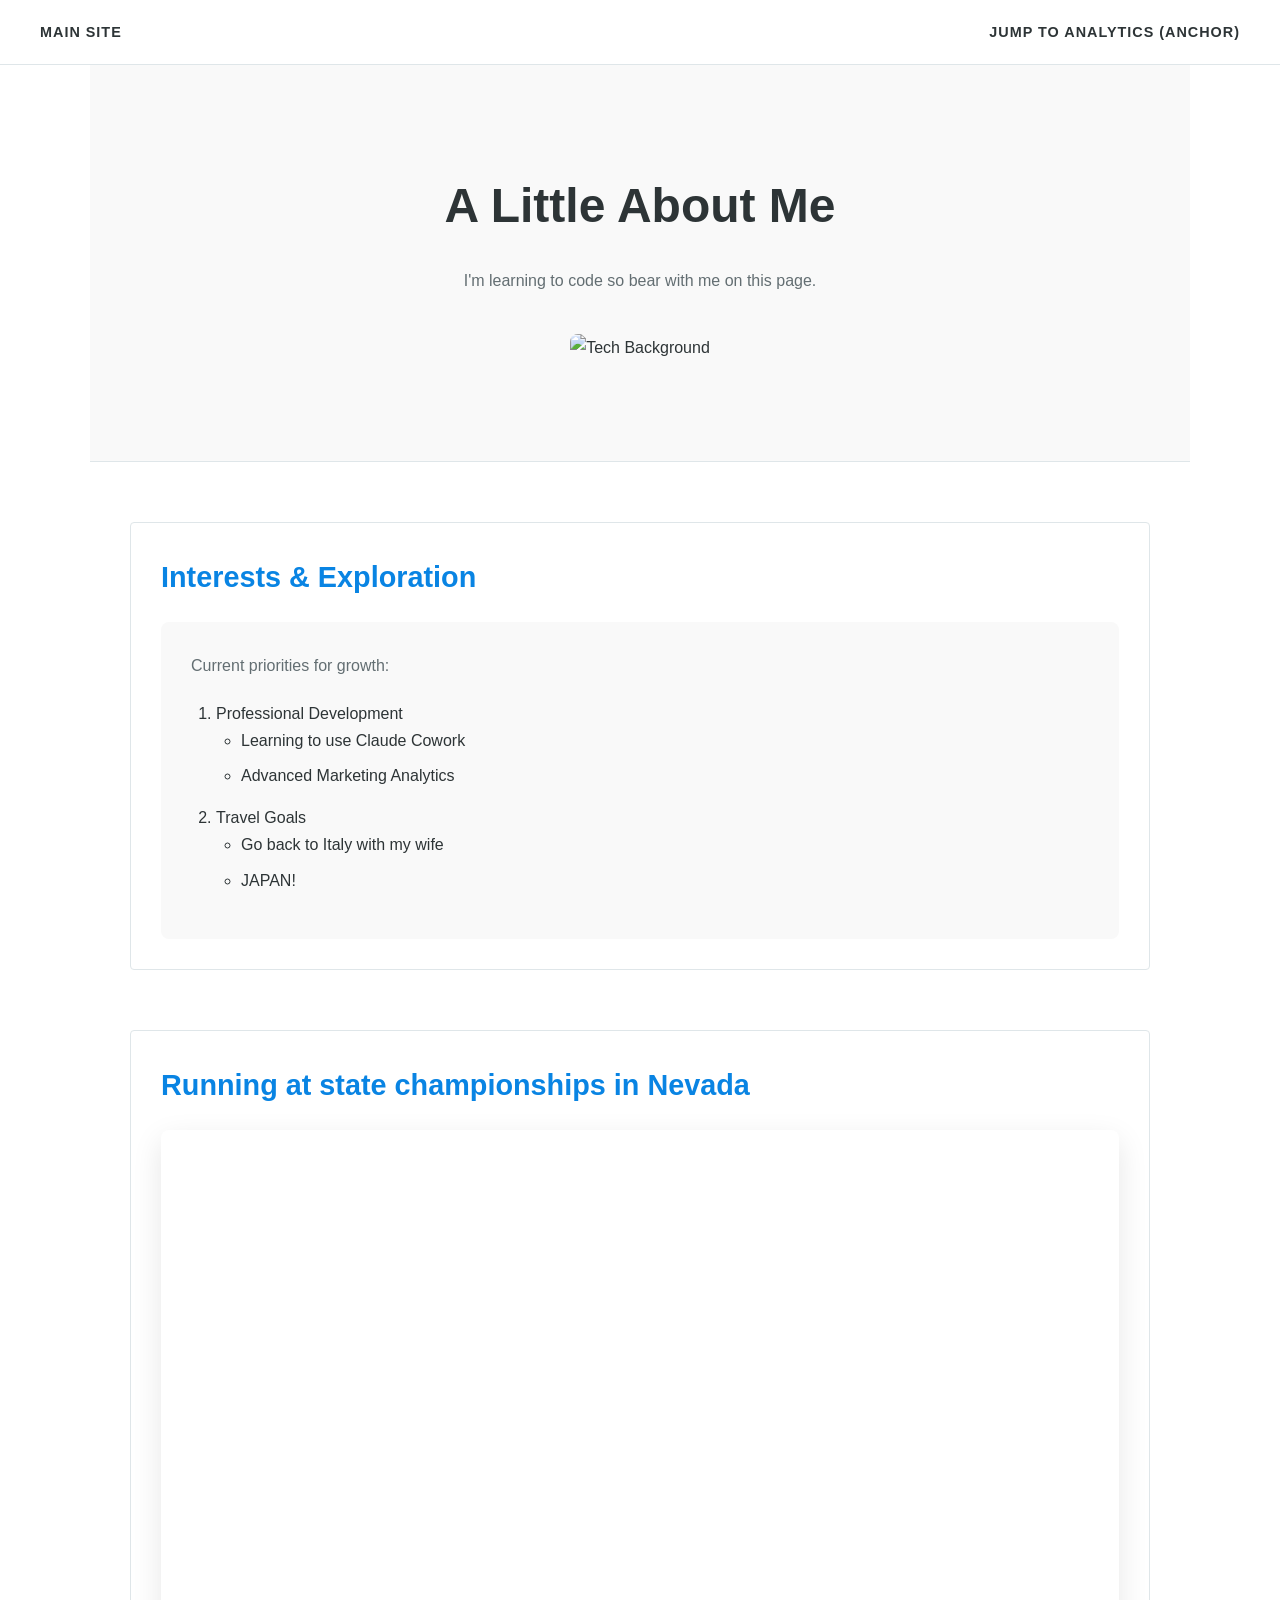
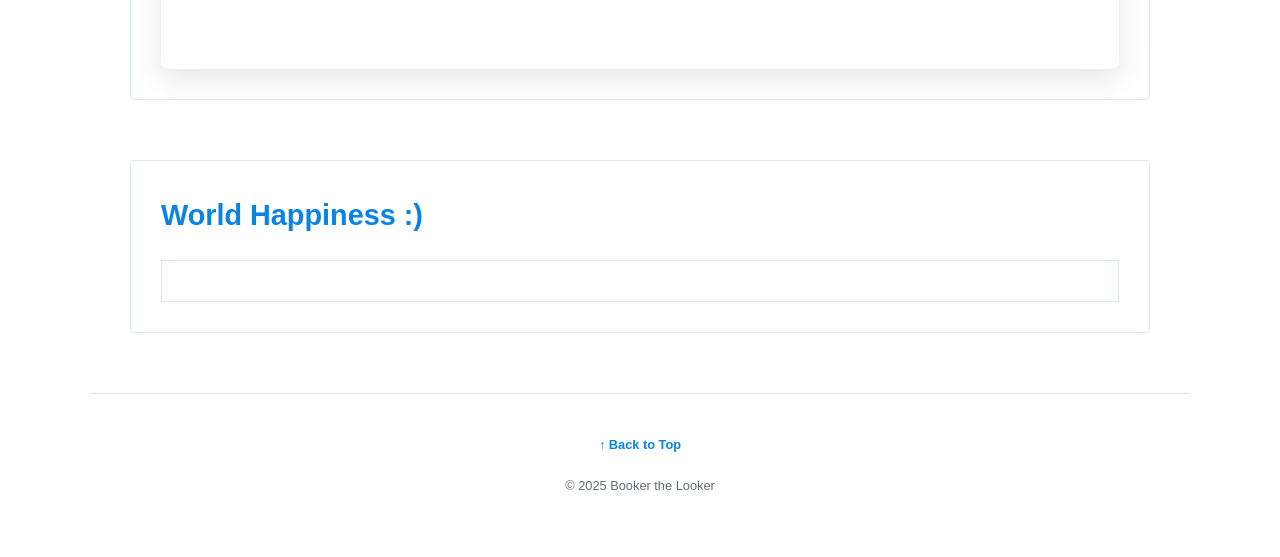
==== commit a3dc4628: "Update about.html" ====
--- a/about.html
+++ b/about.html
@@ -170,7 +170,7 @@
 
             <!-- Section: Video (Requirement 2) -->
             <div class="content-block">
-                <h2>Visual Inspiration</h2>
+                <h2>Running at state championships in Nevada</h2>
                 <div class="video-wrapper">
                     <iframe width="560" height="315" src="https://www.youtube.com/embed/1VZZI485y3w?si=AFHF_yQ8sGRDQ_Qz" title="YouTube video player" frameborder="0" allow="accelerometer; autoplay; clipboard-write; encrypted-media; gyroscope; picture-in-picture; web-share" referrerpolicy="strict-origin-when-cross-origin" allowfullscreen></iframe>
                 </div>
@@ -178,8 +178,7 @@
 
             <!-- Section: Tableau (Requirement 3 & 4) -->
             <div id="data-viz" class="content-block">
-                <h2>Running at state championships in Nevada</h2>
-                <p>World Happiness</p>
+                <h2>World Happiness :)</h2>
                 
                 <div id="tableau-viz-container">
                     <div class='tableauPlaceholder' id='viz1776380077122' style='position: relative'>
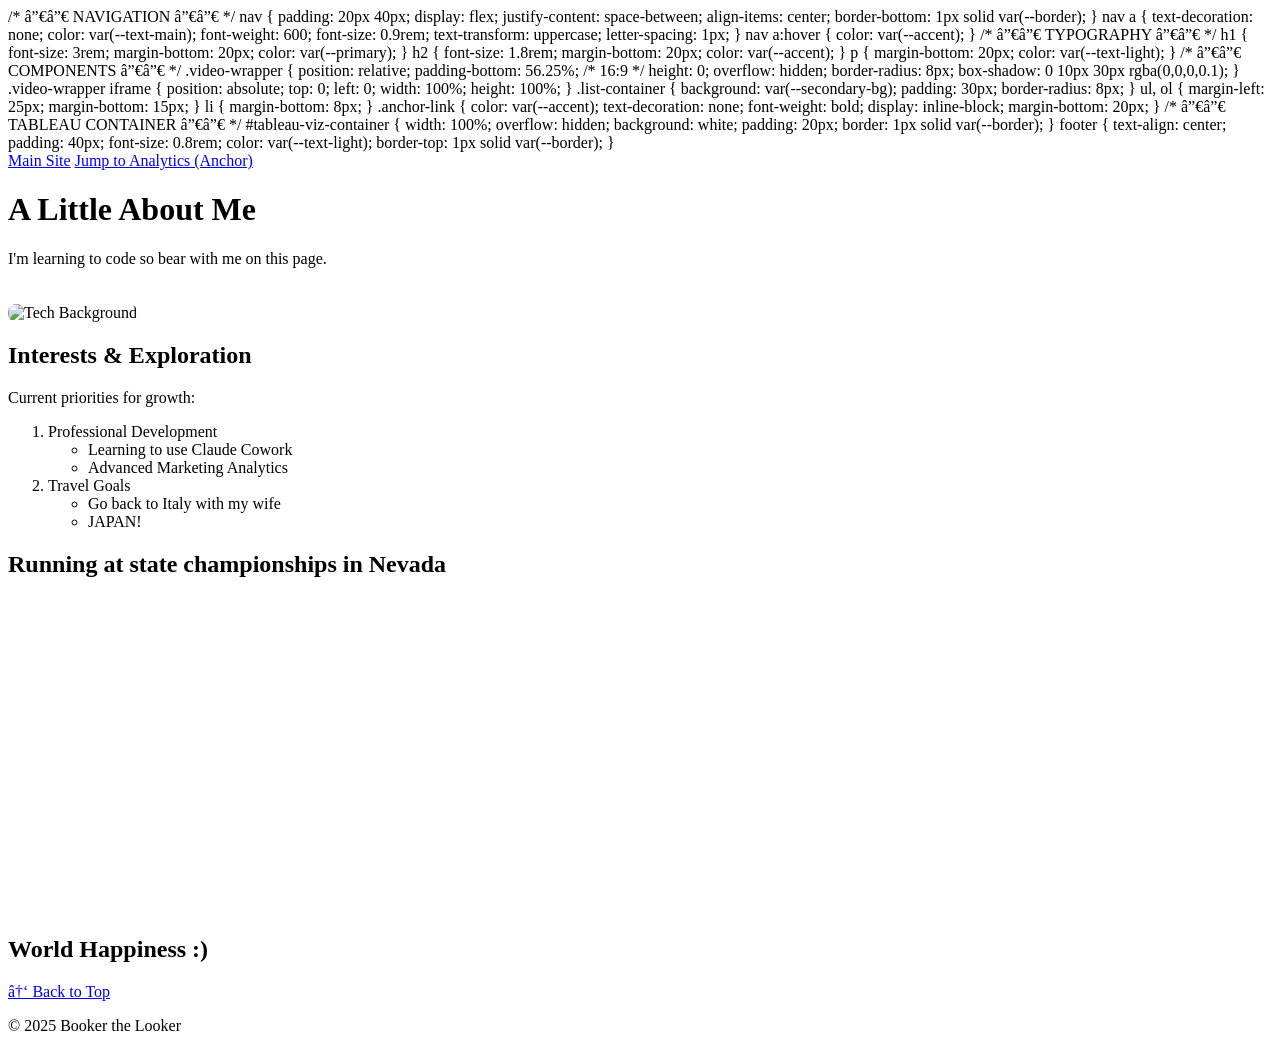
==== commit 0a1bd2d1: "Update about.html" ====
--- a/about.html
+++ b/about.html
@@ -1,59 +1,11 @@
 <!DOCTYPE html>
 <html lang="en">
 <head>
+    <link rel="stylesheet1" href="styleabout.css"
     <meta charset="UTF-8">
     <meta name="viewport" content="width=device-width, initial-scale=1.0">
     <title>About | Booker Comin</title>
-    <!-- We are not using the professional style.css here as this is the 'from-scratch' page -->
-    <style>
-        /* ── RESET & BASE ── */
-        * { box-sizing: border-box; margin: 0; padding: 0; }
-        
-        :root {
-            --primary: #2d3436;
-            --accent: #0984e3;
-            --bg: #ffffff;
-            --secondary-bg: #f9f9f9;
-            --text-main: #2d3436;
-            --text-light: #636e72;
-            --border: #dfe6e9;
-        }
-
-        body {
-            background-color: var(--bg);
-            color: var(--text-main);
-            font-family: 'Helvetica Neue', Arial, sans-serif;
-            line-height: 1.7;
-            scroll-behavior: smooth;
-        }
-
-        /* ── POSITIONING DIVS (Requirement: 3+ Divs) ── */
-        .page-container {
-            width: 100%;
-            max-width: 1100px;
-            margin: 0 auto;
-        }
-
-        .hero-section {
-            padding: 100px 40px;
-            background: var(--secondary-bg);
-            border-bottom: 1px solid var(--border);
-            text-align: center;
-        }
-
-        .main-content {
-            padding: 60px 40px;
-            display: grid;
-            grid-template-columns: 1fr;
-            gap: 60px;
-        }
-
-        .content-block {
-            padding: 30px;
-            border: 1px solid var(--border);
-            border-radius: 4px;
-        }
-
+    
         /* ── NAVIGATION ── */
         nav {
             padding: 20px 40px;
--- a/styleabout.css
+++ b/styleabout.css
@@ -0,0 +1,49 @@
+ <style>
+  <link rel="stylesheet2" href="styleabout.css"      
+
+        * { box-sizing: border-box; margin: 0; padding: 0; }
+        
+        :root {
+            --primary: #2d3436;
+            --accent: #0984e3;
+            --bg: #ffffff;
+            --secondary-bg: #f9f9f9;
+            --text-main: #2d3436;
+            --text-light: #636e72;
+            --border: #dfe6e9;
+        }
+
+        body {
+            background-color: var(--bg);
+            color: var(--text-main);
+            font-family: 'Helvetica Neue', Arial, sans-serif;
+            line-height: 1.7;
+            scroll-behavior: smooth;
+        }
+
+        /* ── POSITIONING DIVS (Requirement: 3+ Divs) ── */
+        .page-container {
+            width: 100%;
+            max-width: 1100px;
+            margin: 0 auto;
+        }
+
+        .hero-section {
+            padding: 100px 40px;
+            background: var(--secondary-bg);
+            border-bottom: 1px solid var(--border);
+            text-align: center;
+        }
+
+        .main-content {
+            padding: 60px 40px;
+            display: grid;
+            grid-template-columns: 1fr;
+            gap: 60px;
+        }
+
+        .content-block {
+            padding: 30px;
+            border: 1px solid var(--border);
+            border-radius: 4px;
+        }
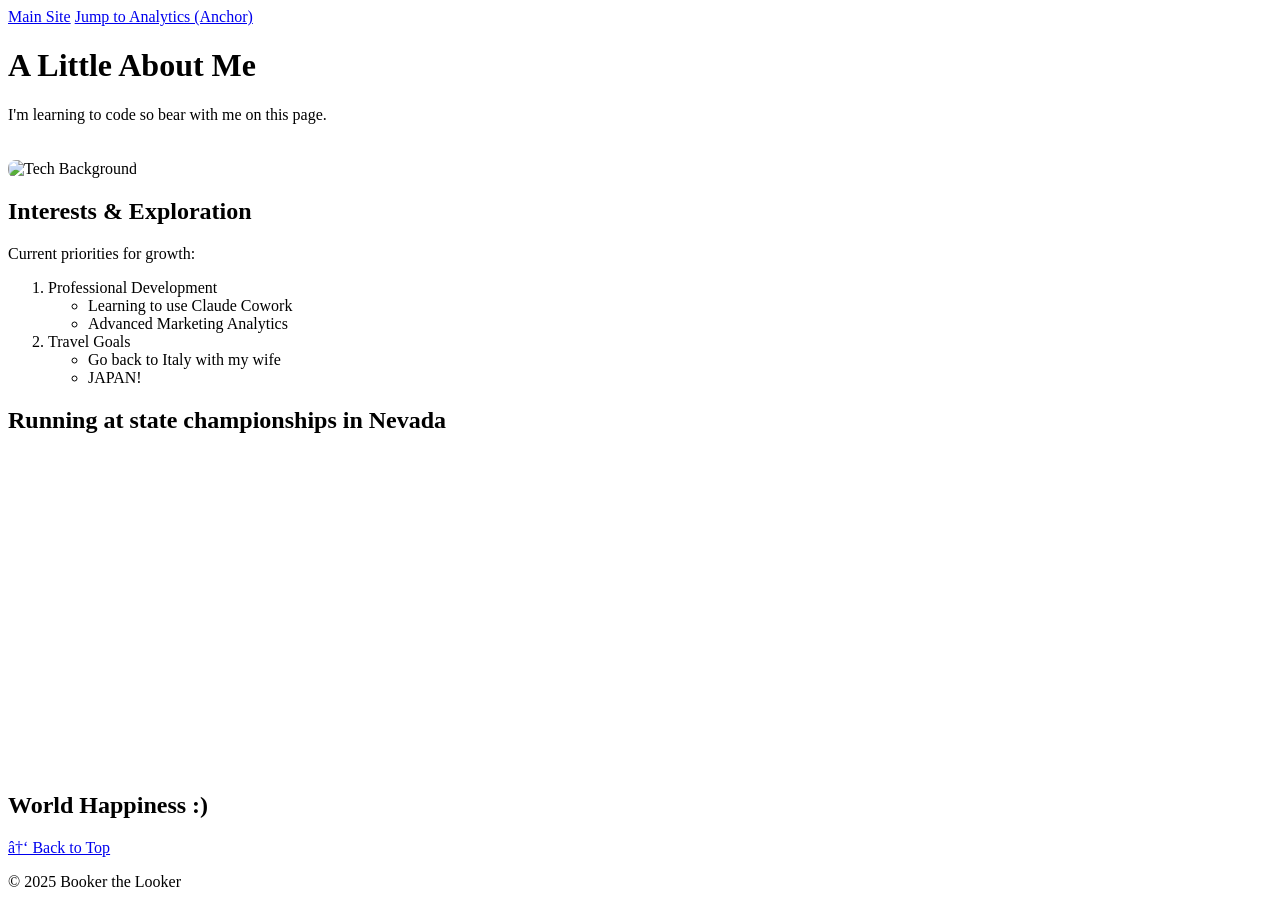
==== commit 73c8cb1f: "Update about.html" ====
--- a/about.html
+++ b/about.html
@@ -6,81 +6,9 @@
     <meta name="viewport" content="width=device-width, initial-scale=1.0">
     <title>About | Booker Comin</title>
     
-        /* ── NAVIGATION ── */
-        nav {
-            padding: 20px 40px;
-            display: flex;
-            justify-content: space-between;
-            align-items: center;
-            border-bottom: 1px solid var(--border);
-        }
 
-        nav a {
-            text-decoration: none;
-            color: var(--text-main);
-            font-weight: 600;
-            font-size: 0.9rem;
-            text-transform: uppercase;
-            letter-spacing: 1px;
-        }
-
-        nav a:hover { color: var(--accent); }
-
-        /* ── TYPOGRAPHY ── */
-        h1 { font-size: 3rem; margin-bottom: 20px; color: var(--primary); }
-        h2 { font-size: 1.8rem; margin-bottom: 20px; color: var(--accent); }
-        p { margin-bottom: 20px; color: var(--text-light); }
-
-        /* ── COMPONENTS ── */
-        .video-wrapper {
-            position: relative;
-            padding-bottom: 56.25%; /* 16:9 */
-            height: 0;
-            overflow: hidden;
-            border-radius: 8px;
-            box-shadow: 0 10px 30px rgba(0,0,0,0.1);
-        }
-        .video-wrapper iframe {
-            position: absolute; top: 0; left: 0; width: 100%; height: 100%;
-        }
-
-        .list-container {
-            background: var(--secondary-bg);
-            padding: 30px;
-            border-radius: 8px;
-        }
-
-        ul, ol { margin-left: 25px; margin-bottom: 15px; }
-        li { margin-bottom: 8px; }
-
-        .anchor-link {
-            color: var(--accent);
-            text-decoration: none;
-            font-weight: bold;
-            display: inline-block;
-            margin-bottom: 20px;
-        }
-
-        /* ── TABLEAU CONTAINER ── */
-        #tableau-viz-container {
-            width: 100%;
-            overflow: hidden;
-            background: white;
-            padding: 20px;
-            border: 1px solid var(--border);
-        }
-
-        footer {
-            text-align: center;
-            padding: 40px;
-            font-size: 0.8rem;
-            color: var(--text-light);
-            border-top: 1px solid var(--border);
-        }
-    </style>
 </head>
 <body id="top">
-
     <nav>
         <a href="index.html">Main Site</a>
         <a href="#data-viz">Jump to Analytics (Anchor)</a>
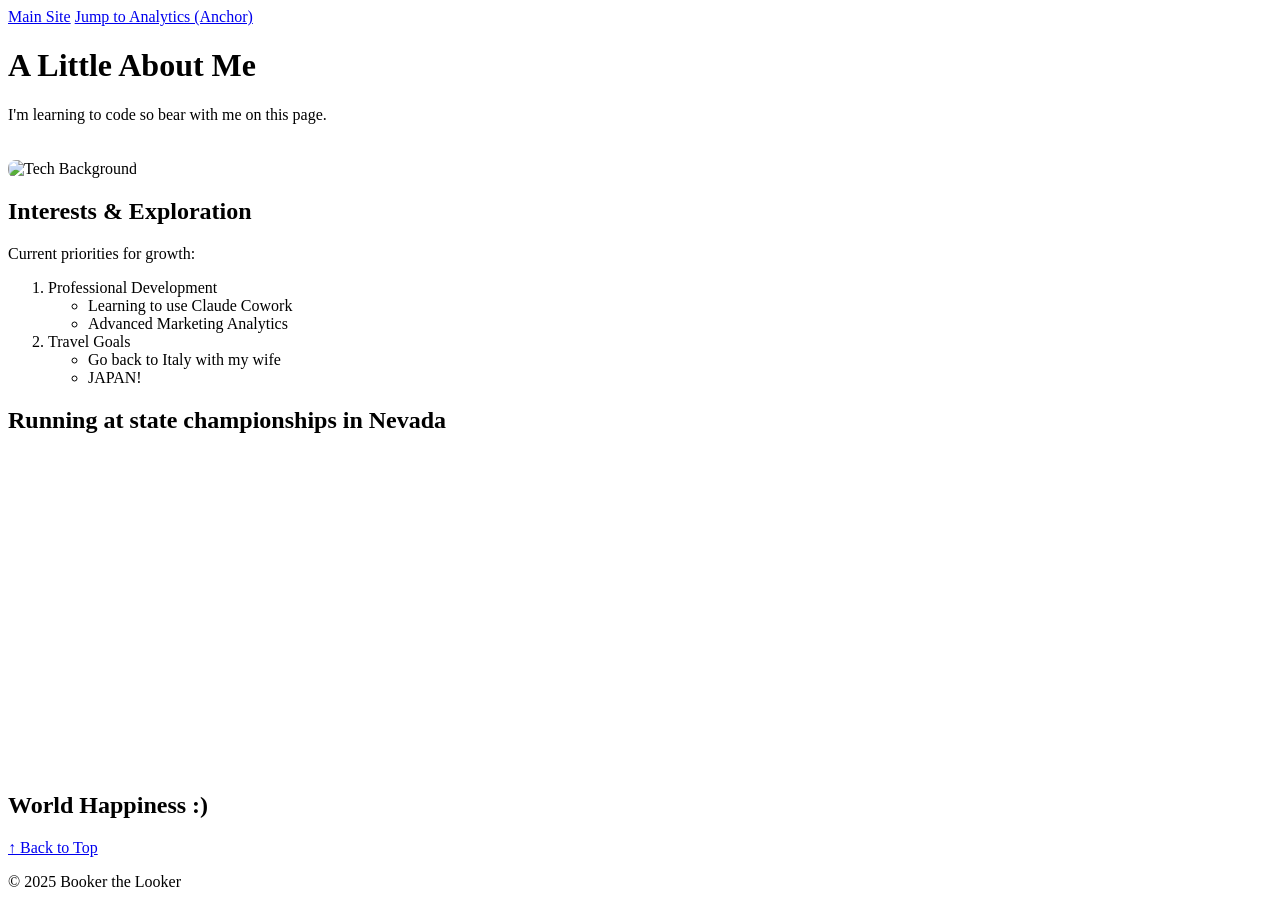
==== commit db16d57b: "Update about.html" ====
--- a/about.html
+++ b/about.html
@@ -1,7 +1,7 @@
 <!DOCTYPE html>
 <html lang="en">
 <head>
-    <link rel="stylesheet1" href="styleabout.css"
+    <link rel="stylesheet1" href="styleabout.css">
     <meta charset="UTF-8">
     <meta name="viewport" content="width=device-width, initial-scale=1.0">
     <title>About | Booker Comin</title>
--- a/styleabout.css
+++ b/styleabout.css
@@ -47,3 +47,76 @@
             border: 1px solid var(--border);
             border-radius: 4px;
         }
+
+   /* ── NAVIGATION ── */
+        nav {
+            padding: 20px 40px;
+            display: flex;
+            justify-content: space-between;
+            align-items: center;
+            border-bottom: 1px solid var(--border);
+        }
+
+        nav a {
+            text-decoration: none;
+            color: var(--text-main);
+            font-weight: 600;
+            font-size: 0.9rem;
+            text-transform: uppercase;
+            letter-spacing: 1px;
+        }
+
+        nav a:hover { color: var(--accent); }
+
+        /* ── TYPOGRAPHY ── */
+        h1 { font-size: 3rem; margin-bottom: 20px; color: var(--primary); }
+        h2 { font-size: 1.8rem; margin-bottom: 20px; color: var(--accent); }
+        p { margin-bottom: 20px; color: var(--text-light); }
+
+        /* ── COMPONENTS ── */
+        .video-wrapper {
+            position: relative;
+            padding-bottom: 56.25%; /* 16:9 */
+            height: 0;
+            overflow: hidden;
+            border-radius: 8px;
+            box-shadow: 0 10px 30px rgba(0,0,0,0.1);
+        }
+        .video-wrapper iframe {
+            position: absolute; top: 0; left: 0; width: 100%; height: 100%;
+        }
+
+        .list-container {
+            background: var(--secondary-bg);
+            padding: 30px;
+            border-radius: 8px;
+        }
+
+        ul, ol { margin-left: 25px; margin-bottom: 15px; }
+        li { margin-bottom: 8px; }
+
+        .anchor-link {
+            color: var(--accent);
+            text-decoration: none;
+            font-weight: bold;
+            display: inline-block;
+            margin-bottom: 20px;
+        }
+
+        /* ── TABLEAU CONTAINER ── */
+        #tableau-viz-container {
+            width: 100%;
+            overflow: hidden;
+            background: white;
+            padding: 20px;
+            border: 1px solid var(--border);
+        }
+
+        footer {
+            text-align: center;
+            padding: 40px;
+            font-size: 0.8rem;
+            color: var(--text-light);
+            border-top: 1px solid var(--border);
+        }
+    </style>
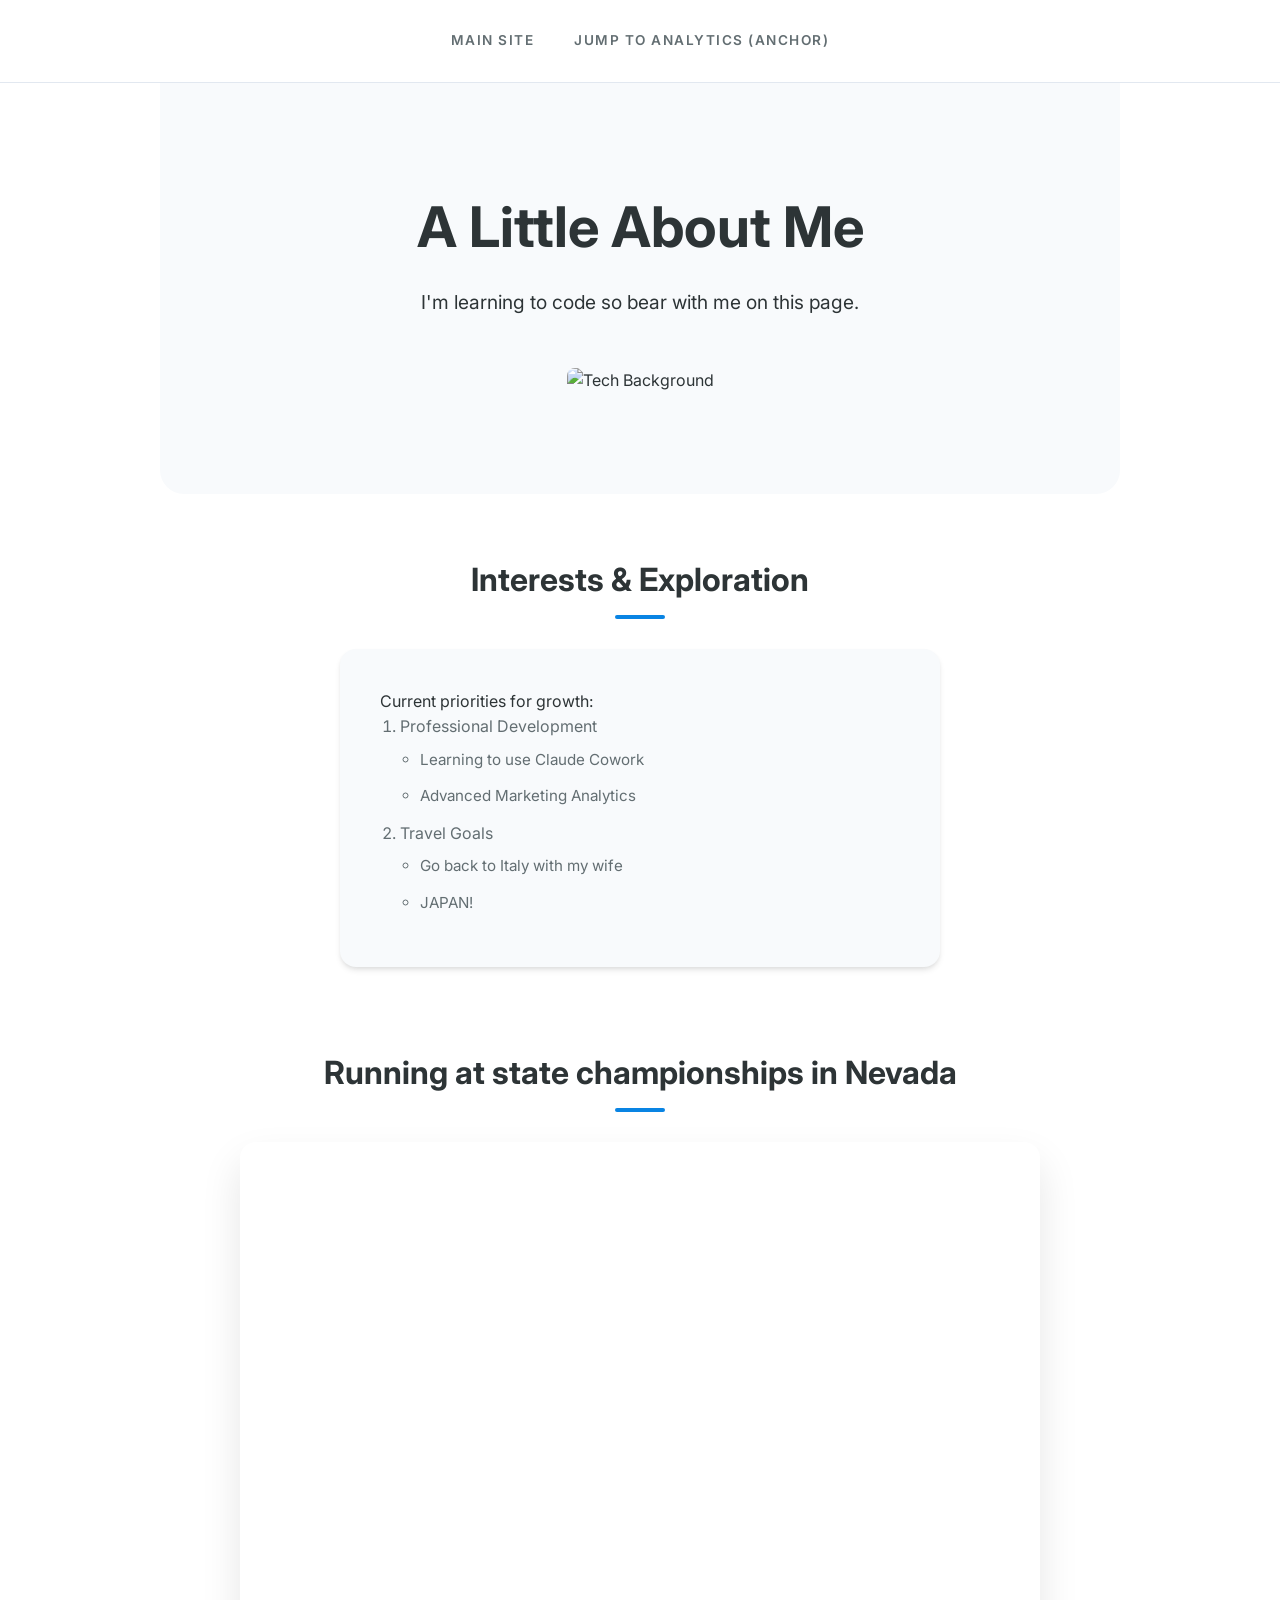
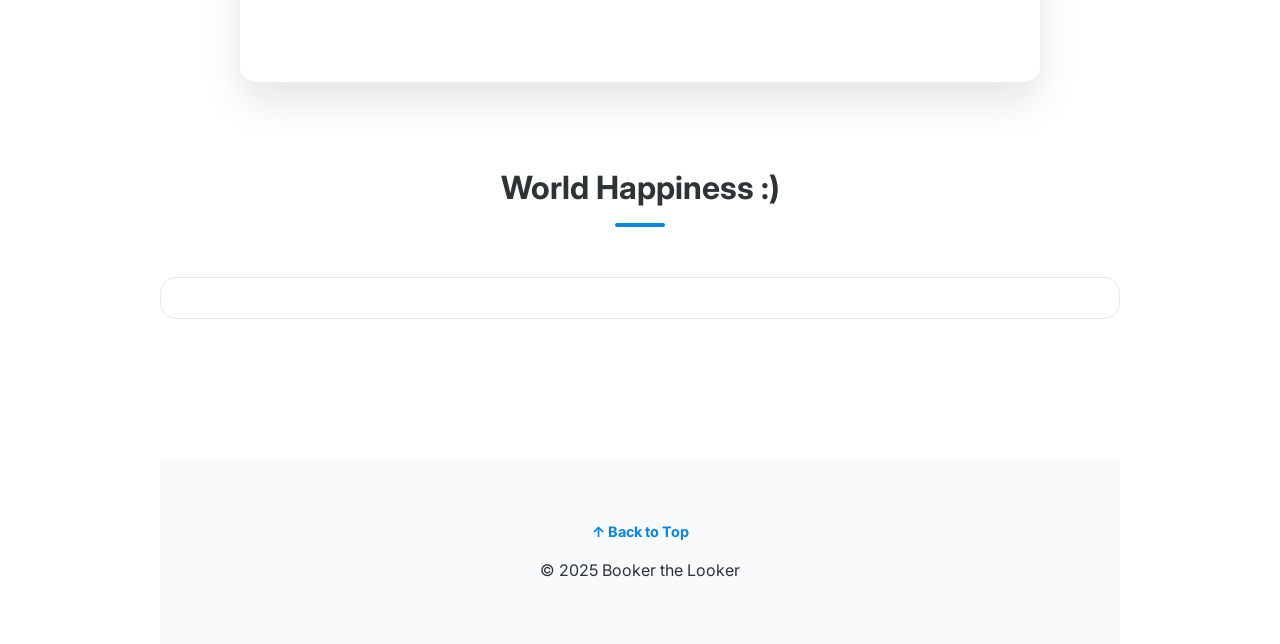
==== commit 1502dd82: "Update about.html" ====
--- a/about.html
+++ b/about.html
@@ -1,7 +1,7 @@
 <!DOCTYPE html>
 <html lang="en">
 <head>
-    <link rel="stylesheet1" href="styleabout.css">
+    <link rel="stylesheet" href="styleabout.css">
     <meta charset="UTF-8">
     <meta name="viewport" content="width=device-width, initial-scale=1.0">
     <title>About | Booker Comin</title>
--- a/styleabout.css
+++ b/styleabout.css
@@ -1,122 +1,189 @@
- <style>
-  <link rel="stylesheet2" href="styleabout.css"      
+/* 1. IMPORT BETTER FONTS */
+@import url('https://fonts.googleapis.com/css2?family=Inter:wght@300;400;600;700&display=swap');
 
-        * { box-sizing: border-box; margin: 0; padding: 0; }
-        
-        :root {
-            --primary: #2d3436;
-            --accent: #0984e3;
-            --bg: #ffffff;
-            --secondary-bg: #f9f9f9;
-            --text-main: #2d3436;
-            --text-light: #636e72;
-            --border: #dfe6e9;
-        }
+/* 2. VARIABLES & RESET */
+:root {
+    --primary: #2d3436;
+    --accent: #0984e3;
+    --bg: #ffffff;
+    --secondary-bg: #f8fafc;
+    --text-main: #2d3436;
+    --text-light: #636e72;
+    --border: #e2e8f0;
+    --shadow: 0 4px 6px -1px rgba(0, 0, 0, 0.1), 0 2px 4px -1px rgba(0, 0, 0, 0.06);
+}
 
-        body {
-            background-color: var(--bg);
-            color: var(--text-main);
-            font-family: 'Helvetica Neue', Arial, sans-serif;
-            line-height: 1.7;
-            scroll-behavior: smooth;
-        }
+* { 
+    box-sizing: border-box; 
+    margin: 0; 
+    padding: 0; 
+}
 
-        /* ── POSITIONING DIVS (Requirement: 3+ Divs) ── */
-        .page-container {
-            width: 100%;
-            max-width: 1100px;
-            margin: 0 auto;
-        }
+body {
+    background-color: var(--bg);
+    color: var(--text-main);
+    font-family: 'Inter', -apple-system, sans-serif;
+    line-height: 1.6;
+    scroll-behavior: smooth;
+}
 
-        .hero-section {
-            padding: 100px 40px;
-            background: var(--secondary-bg);
-            border-bottom: 1px solid var(--border);
-            text-align: center;
-        }
+/* 3. LAYOUT & CONTAINERS */
+.page-container {
+    width: 100%;
+    max-width: 1000px; /* Slimmer width looks more "designer" */
+    margin: 0 auto;
+    padding: 0 20px;
+}
 
-        .main-content {
-            padding: 60px 40px;
-            display: grid;
-            grid-template-columns: 1fr;
-            gap: 60px;
-        }
+/* 4. NAVIGATION - Centered and clean */
+nav {
+    padding: 30px 0;
+    display: flex;
+    justify-content: center; /* Centers the nav items */
+    gap: 40px;
+    border-bottom: 1px solid var(--border);
+}
 
-        .content-block {
-            padding: 30px;
-            border: 1px solid var(--border);
-            border-radius: 4px;
-        }
+nav a {
+    text-decoration: none;
+    color: var(--text-light);
+    font-weight: 600;
+    font-size: 0.85rem;
+    text-transform: uppercase;
+    letter-spacing: 1.5px;
+    transition: color 0.3s ease;
+}
 
-   /* ── NAVIGATION ── */
-        nav {
-            padding: 20px 40px;
-            display: flex;
-            justify-content: space-between;
-            align-items: center;
-            border-bottom: 1px solid var(--border);
-        }
+nav a:hover { 
+    color: var(--accent); 
+}
 
-        nav a {
-            text-decoration: none;
-            color: var(--text-main);
-            font-weight: 600;
-            font-size: 0.9rem;
-            text-transform: uppercase;
-            letter-spacing: 1px;
-        }
+/* 5. HERO SECTION - High impact centering */
+.hero-section {
+    padding: 100px 20px;
+    background: var(--secondary-bg);
+    text-align: center;
+    border-radius: 0 0 24px 24px; /* Rounded bottom corners */
+    margin-bottom: 60px;
+}
 
-        nav a:hover { color: var(--accent); }
+h1 { 
+    font-size: 3.5rem; 
+    margin-bottom: 15px; 
+    color: var(--primary);
+    font-weight: 700;
+}
 
-        /* ── TYPOGRAPHY ── */
-        h1 { font-size: 3rem; margin-bottom: 20px; color: var(--primary); }
-        h2 { font-size: 1.8rem; margin-bottom: 20px; color: var(--accent); }
-        p { margin-bottom: 20px; color: var(--text-light); }
+.hero-section p {
+    font-size: 1.2rem;
+    max-width: 600px;
+    margin: 0 auto 30px; /* Centers the paragraph */
+}
 
-        /* ── COMPONENTS ── */
-        .video-wrapper {
-            position: relative;
-            padding-bottom: 56.25%; /* 16:9 */
-            height: 0;
-            overflow: hidden;
-            border-radius: 8px;
-            box-shadow: 0 10px 30px rgba(0,0,0,0.1);
-        }
-        .video-wrapper iframe {
-            position: absolute; top: 0; left: 0; width: 100%; height: 100%;
-        }
+/* 6. MAIN CONTENT BLOCKS */
+.main-content {
+    display: flex;
+    flex-direction: column;
+    gap: 80px;
+    padding-bottom: 100px;
+}
 
-        .list-container {
-            background: var(--secondary-bg);
-            padding: 30px;
-            border-radius: 8px;
-        }
+.content-block {
+    text-align: center; /* Centers headings */
+}
 
-        ul, ol { margin-left: 25px; margin-bottom: 15px; }
-        li { margin-bottom: 8px; }
+h2 { 
+    font-size: 2rem; 
+    margin-bottom: 30px; 
+    color: var(--primary);
+    position: relative;
+    display: inline-block;
+}
 
-        .anchor-link {
-            color: var(--accent);
-            text-decoration: none;
-            font-weight: bold;
-            display: inline-block;
-            margin-bottom: 20px;
-        }
+/* Adds a small accent line under headers */
+h2::after {
+    content: '';
+    display: block;
+    width: 50px;
+    height: 4px;
+    background: var(--accent);
+    margin: 10px auto 0;
+    border-radius: 2px;
+}
 
-        /* ── TABLEAU CONTAINER ── */
-        #tableau-viz-container {
-            width: 100%;
-            overflow: hidden;
-            background: white;
-            padding: 20px;
-            border: 1px solid var(--border);
-        }
+/* 7. LISTS - Centered block with left-aligned text */
+.list-container {
+    background: var(--secondary-bg);
+    padding: 40px;
+    border-radius: 16px;
+    max-width: 600px;
+    margin: 0 auto;
+    text-align: left; /* Keeps text readable while container is centered */
+    box-shadow: var(--shadow);
+}
 
-        footer {
-            text-align: center;
-            padding: 40px;
-            font-size: 0.8rem;
-            color: var(--text-light);
-            border-top: 1px solid var(--border);
-        }
-    </style>
+ul, ol { 
+    margin-left: 20px; 
+}
+
+li { 
+    margin-bottom: 12px;
+    color: var(--text-light);
+}
+
+li ul {
+    margin-top: 8px;
+    font-size: 0.95rem;
+}
+
+/* 8. VIDEO WRAPPER */
+.video-wrapper {
+    position: relative;
+    padding-bottom: 56.25%; /* 16:9 ratio */
+    height: 0;
+    overflow: hidden;
+    border-radius: 16px;
+    box-shadow: 0 20px 40px rgba(0,0,0,0.1);
+    max-width: 800px;
+    margin: 0 auto;
+}
+
+.video-wrapper iframe {
+    position: absolute; 
+    top: 0; 
+    left: 0; 
+    width: 100%; 
+    height: 100%;
+}
+
+/* 9. TABLEAU VIZ */
+#tableau-viz-container {
+    width: 100%;
+    background: white;
+    padding: 20px;
+    border-radius: 16px;
+    border: 1px solid var(--border);
+    margin-top: 20px;
+}
+
+/* 10. FOOTER */
+footer {
+    text-align: center;
+    padding: 60px 20px;
+    background: var(--secondary-bg);
+    margin-top: 40px;
+}
+
+.anchor-link {
+    color: var(--accent);
+    text-decoration: none;
+    font-weight: 700;
+    font-size: 0.9rem;
+    display: inline-block;
+    margin-bottom: 15px;
+    transition: transform 0.2s ease;
+}
+
+.anchor-link:hover {
+    transform: translateY(-3px);
+}
